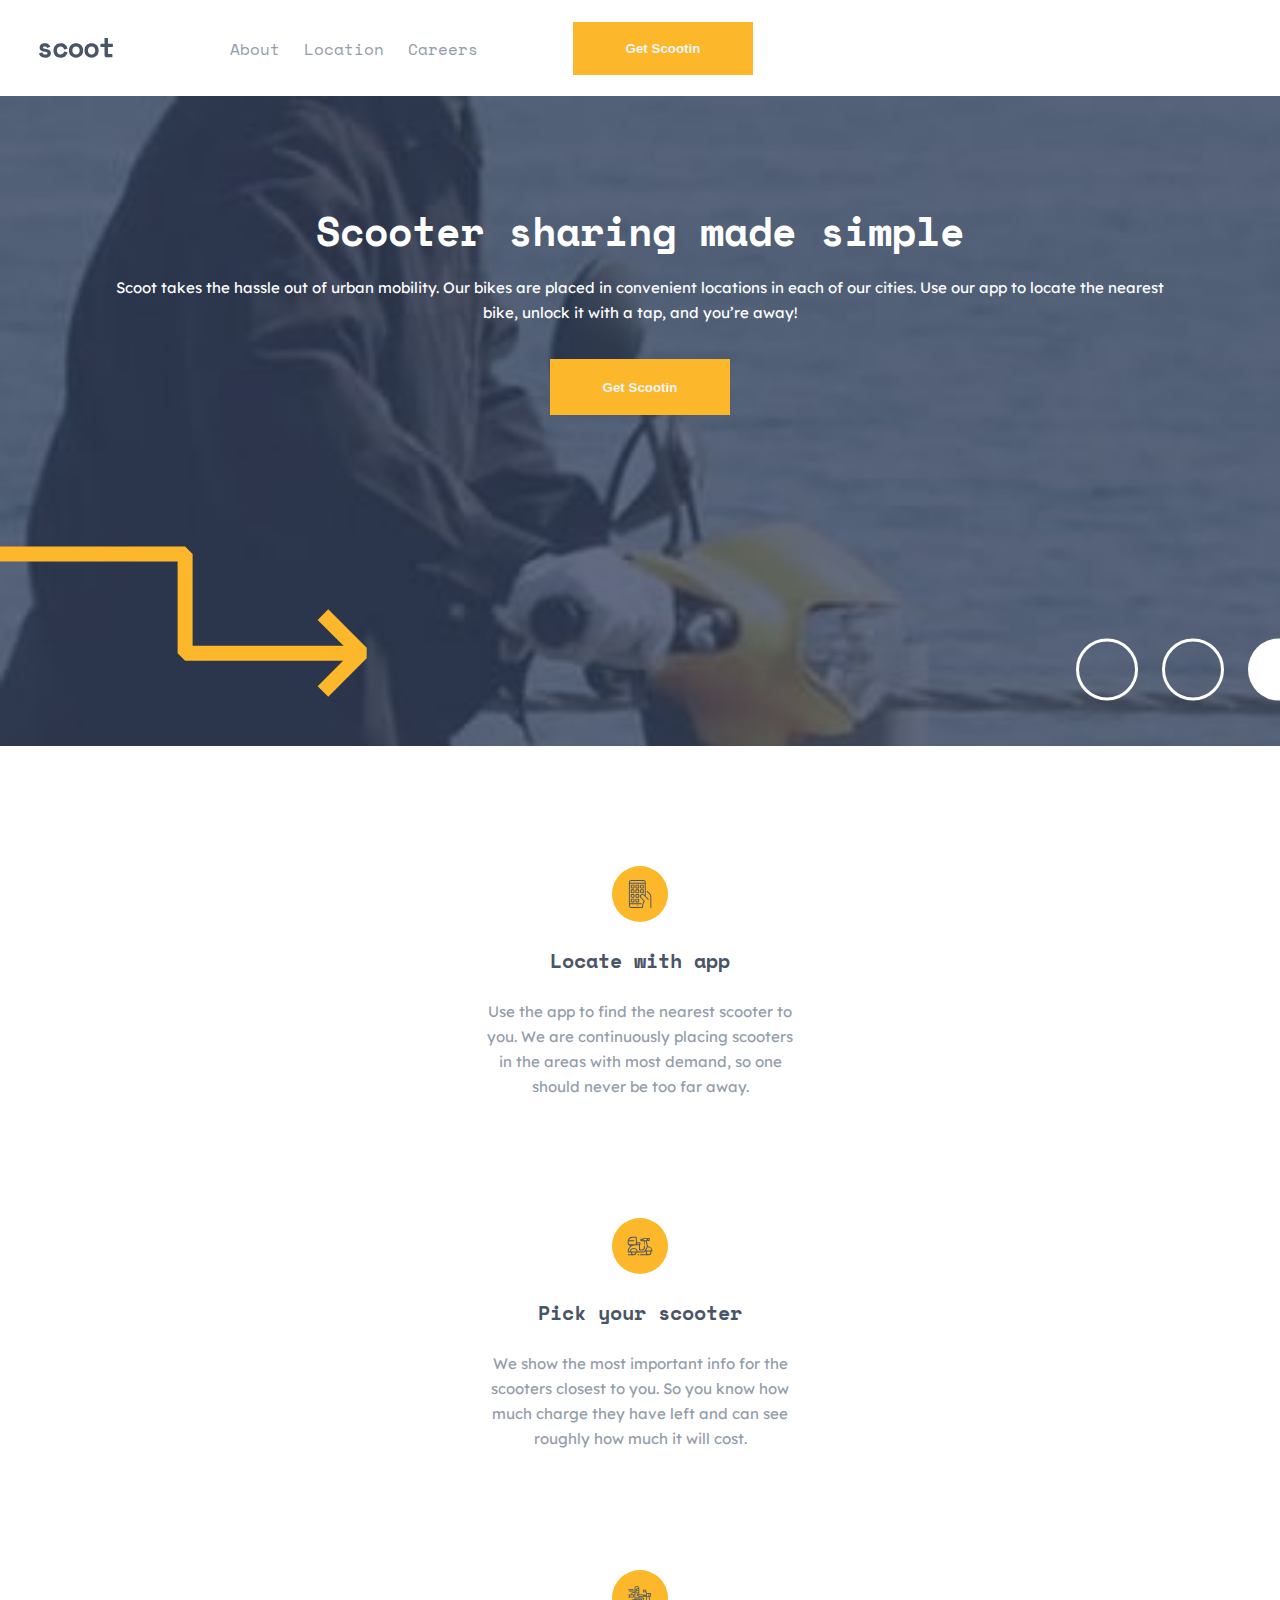
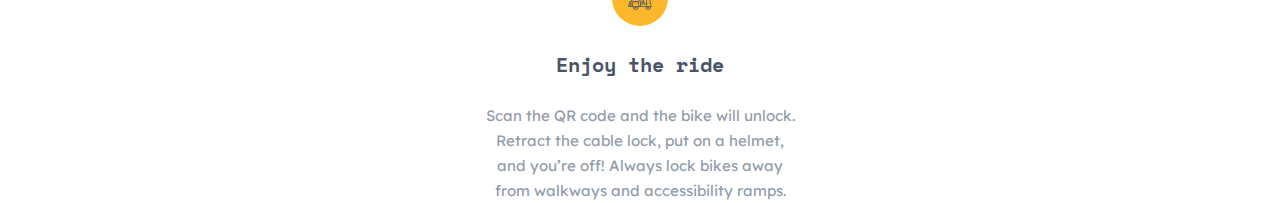
==== index.html @ c07d8321 "WebCompleta" ====
<!DOCTYPE html>
<html lang="es">
  <head>
    <meta charset="UTF-8" />
    <meta name="viewport" content="width=device-width, initial-scale=1.0" />
    <link rel="stylesheet" href="css/styles.css" />
    <link rel="preconnect" href="https://fonts.googleapis.com" />
    <link rel="preconnect" href="https://fonts.gstatic.com" crossorigin />
    <link
      href="https://fonts.googleapis.com/css2?family=Lexend+Deca:wght@100..900&family=Space+Mono:wght@400;700&display=swap"
      rel="stylesheet"
    />
    <title>scoot</title>
  </head>
  <body>
    <header class="header">
      <div>
        <img
          id="hamburger"
          class="hamburger"
          src="./assets/icons/hamburger.svg"
          alt=""
        />
        <img class="logo" src="./assets/logo.svg" alt="" />
      </div>
      <nav>
        <ul id="menu" class="menu menu-show">
          <li class="menu-item"><a class="menu-link" href="">About</a></li>
          <li class="menu-item"><a class="menu-link" href="">Location</a></li>
          <li class="menu-item"><a class="menu-link" href="">Careers</a></li>
          <button class="button button-menu">Get Scootin</button>
        </ul>
      </nav>
    </header>
    <main>
      <div class="img-home">
        <h2 class="h2">Scooter sharing made simple</h2>
        <p class="description">
          Scoot takes the hassle out of urban mobility. Our bikes are placed in
          convenient locations in each of our cities. Use our app to locate the
          nearest bike, unlock it with a tap, and you’re away!
        </p>
        <button class="button">Get Scootin</button>
      </div>
      <div class="card-instruction">
        <div class="instruction">
          <img class="icon" src="./assets/icons/locate.svg" alt="" />
          <span class="h3">Locate with app</span>
          <span class="bodyletter"
            >Use the app to find the nearest scooter to you. We are continuously
            placing scooters in the areas with most demand, so one should never
            be too far away.
          </span>
        </div>
        <div class="instruction">
          <img class="icon" src="./assets/icons/scooter.svg" alt="" />
          <span class="h3">Pick your scooter</span>
          <span class="bodyletter"
            >We show the most important info for the scooters closest to you. So
            you know how much charge they have left and can see roughly how much
            it will cost.</span
          >
        </div>
        <div class="instruction">
          <img class="icon" src="./assets/icons/ride.svg" alt="" /><span
            class="h3"
            >Enjoy the ride</span
          ><span class="bodyletter"
            >Scan the QR code and the bike will unlock. Retract the cable lock,
            put on a helmet, and you’re off! Always lock bikes away from
            walkways and accessibility ramps.</span
          >
        </div>
      </div>
    </main>
    <script src="./js/scripts.js"></script>
  </body>
</html>
---- css/styles.css ----
* {
  box-sizing: border-box;
}
html {
  scroll-behavior: smooth;
}
img {
  display: block;
  max-width: 100%;
}
a {
  text-decoration: none;
  color: inherit;
}
ul {
  list-style: none;
  padding-left: 0;
  margin-top: 0;
  margin-bottom: 0;
}
body {
  margin: 0;
  font-family: "Space Mono", monospace;
  background-color: #ffffff;
}
:root {
  --bg-button: #fcb72b; /*cuando lo selecciono es transparente LOS DOS PUNTOS*/
  --clr-letter: #495567;
  --dim-grey: #939caa;
  --light-grey: #e5ecf4;
  --snow: #f2f5f9;
  --Light-yellow: #fff4df;
}
.header {
  display: flex;
  justify-content: center;
  align-items: center;
  height: 64px;
}
@media screen and (width >=768px) {
  .header {
    display: flex;
    justify-content: space-between;
    margin-left: 39px;
    height: 96px;
  }
}
.hamburger {
  position: absolute;
  top: 24px;
  left: 32px;
}
@media screen and (width >=768px) {
  .hamburger {
    display: none;
  }
}
.logo {
  height: 20px;
  left: 150px;
  top: 20px;
}
.menu {
  position: absolute;
  top: 64px;
  left: 0;
  height: calc(100vh - 64px);
  background-color: #333a44;
  width: 256px;
  display: flex;
  flex-direction: column;
  gap: 24px;
  padding: 64px 32px 24px;
  color: var(--snow);
  translate: -100%;
  transition: translate 0.3s;
  z-index: 1;
}
@media screen and (width >= 768px) {
  .menu {
    flex-direction: row;
    top: 22px;
    left: 230px;
    background-color: transparent;
    width: 523px;
    height: 53px;
    padding: 0;
    color: #939caa;
    translate: 0;
    align-items: center;
  }
}

.menu-show {
  translate: 0;
}

.h2 {
  margin: 0;
  text-align: center;
  font-size: 40px;
  line-height: 40px;
  margin-bottom: 24px;
  margin-top: 115px;
}
.description {
  margin: 0;
  font-family: "Lexend Deca", sans-serif;
  font-size: 15px;
  text-align: center;
  line-height: 25px;
  margin-bottom: 34px;
}
.img-home {
  position: relative;
  display: flex;
  flex-direction: column;
  padding-inline: 32px;
  align-items: center;
  height: 650px;
  background-image: url(../assets/images/home-hero-mobile.jpg);
  background-repeat: no-repeat;
  background-size: cover;
  color: white;
}
@media screen and (width>768px) {
  .img-home::before {
    position: absolute;
    content: "";
    bottom: 45px;
    right: -30px;
    width: 234px;
    height: 63px;
    background-image: url(../assets/patterns/white-circles.svg);
  }
}
@media screen and (width >=768px) {
  .img-home {
    padding-inline: 97px;
  }
}
.img-home::after {
  content: "";
  position: absolute;
  background-image: url(../assets/patterns/right-arrow.svg);
  background-repeat: no-repeat;
  background-position: -300px 450px;
  width: 100%;
  height: 100%;
}
@media screen and (width >=768px) {
  .img-home::after {
    background-position: -85px 450px;
  }
}
.button {
  width: 180px;
  height: 56px;
  background-color: var(--bg-button);
  border: none;
  color: var(--snow);
  font-weight: 700;
}

.button-menu {
  margin-top: auto;
}
@media screen and (width >= 768px) {
  .button-menu {
    margin: 0;
    height: 53px;
    margin-left: auto;
  }
}

.card-instruction {
  display: flex;
  flex-direction: column;
  align-items: center;
}
.instruction {
  display: flex;
  flex-direction: column;
  align-items: center;
  width: 311px;
  height: 232px;
  text-align: center;
  margin-top: 120px;
}
.icon {
  width: 56px;
  margin-bottom: 24px;
}
.bodyletter {
  font-size: 15px;
  font-family: "Lexend Deca", sans-serif;
  color: #939caa;
  line-height: 25px;
}
.h3 {
  font-size: 20px;
  font-weight: 700;
  color: #495567;
  margin-bottom: 24px;
}
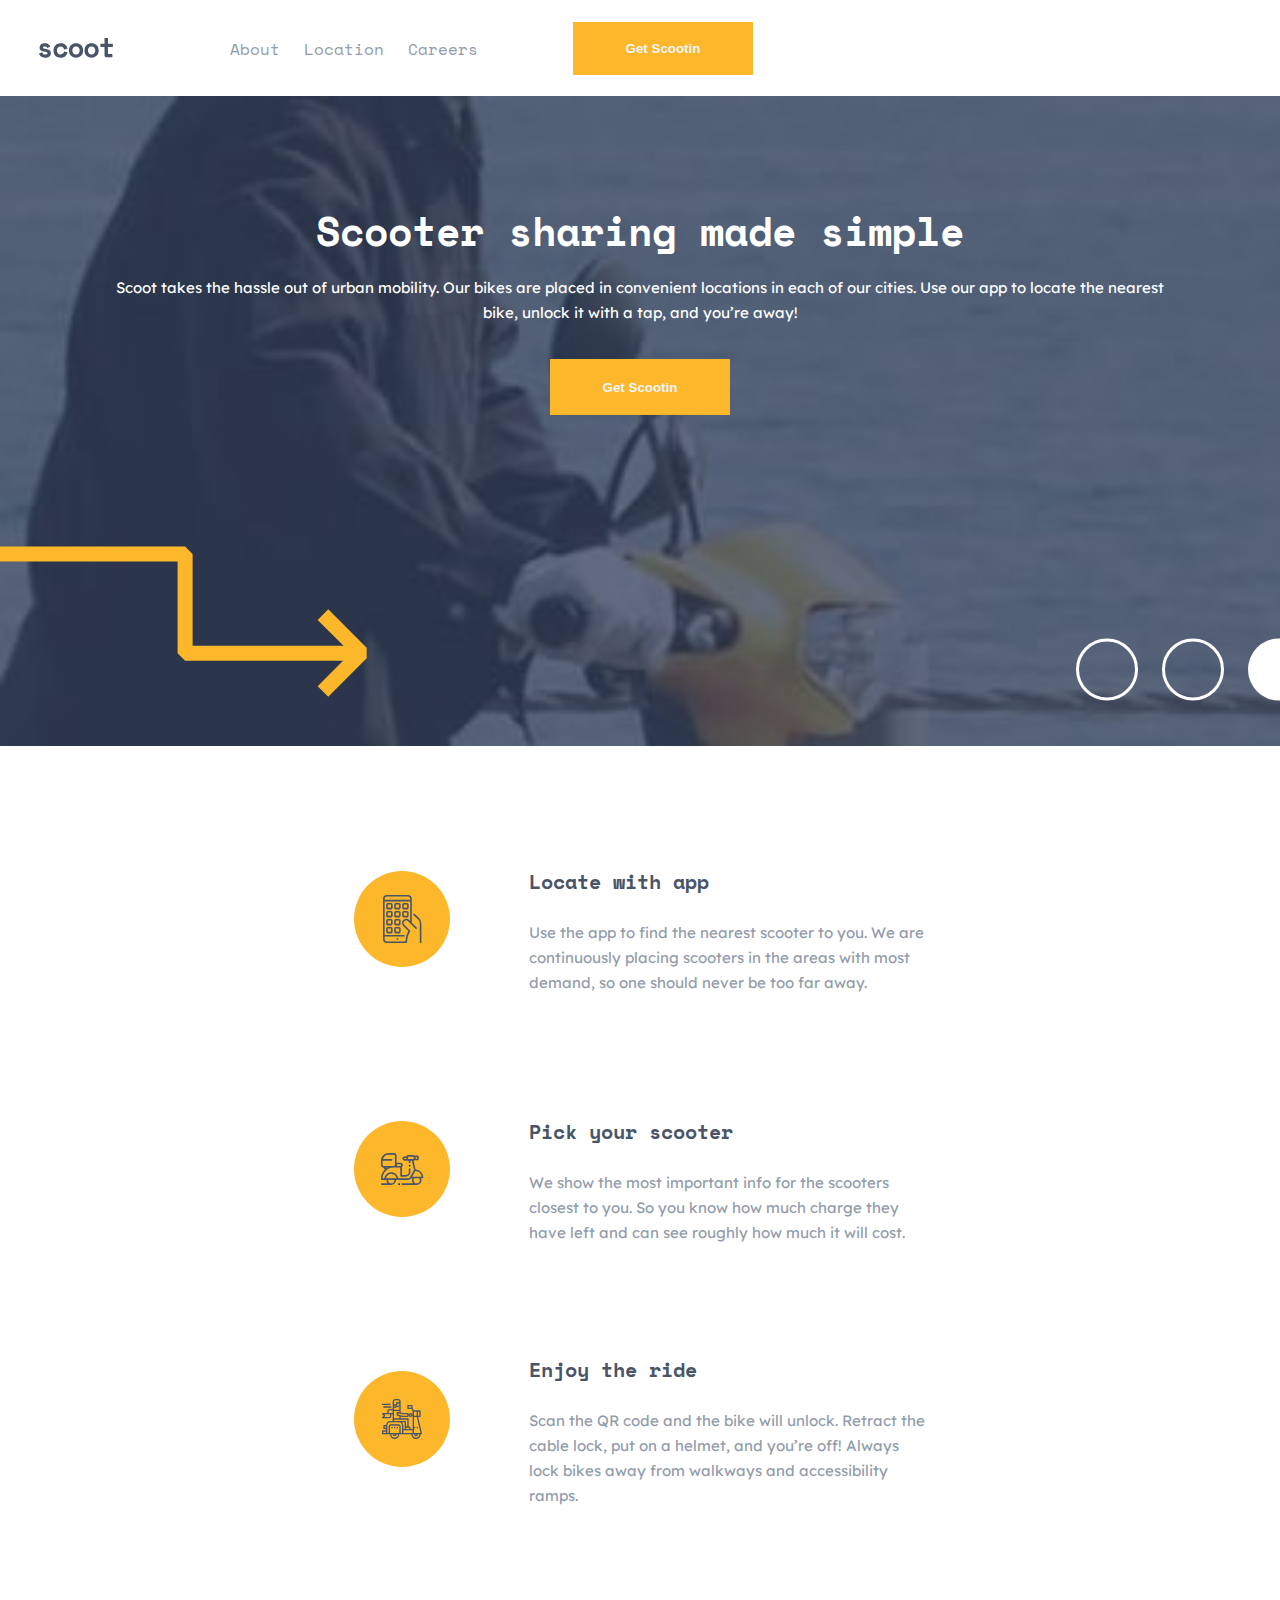
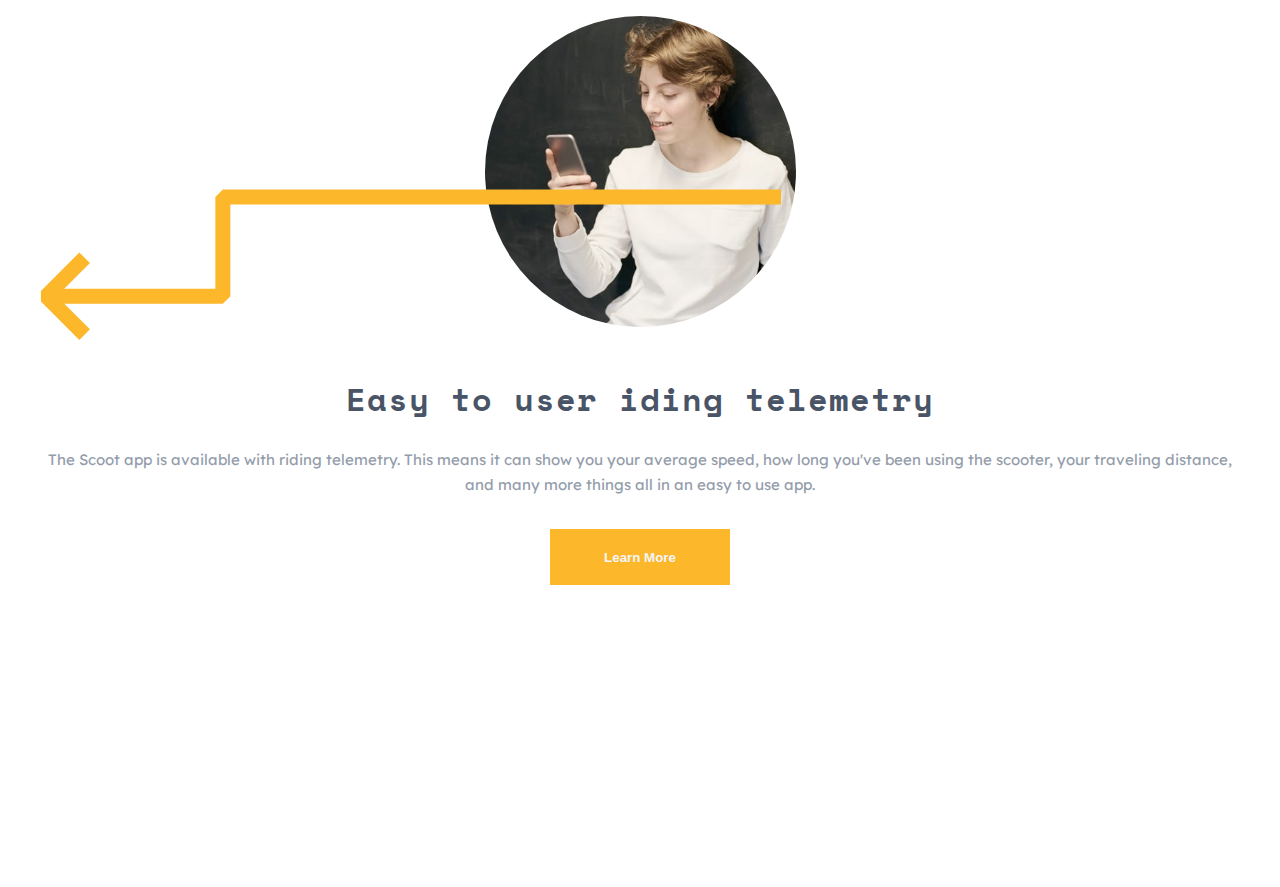
==== commit f88dbeba: "WebCompleta" ====
--- a/index.html
+++ b/index.html
@@ -45,32 +45,48 @@
       <div class="card-instruction">
         <div class="instruction">
           <img class="icon" src="./assets/icons/locate.svg" alt="" />
-          <span class="h3">Locate with app</span>
-          <span class="bodyletter"
-            >Use the app to find the nearest scooter to you. We are continuously
-            placing scooters in the areas with most demand, so one should never
-            be too far away.
-          </span>
+          <div class="title-instruction">
+            <span class="h3">Locate with app</span>
+            <span class="bodyletter"
+              >Use the app to find the nearest scooter to you. We are
+              continuously placing scooters in the areas with most demand, so
+              one should never be too far away.
+            </span>
+          </div>
         </div>
         <div class="instruction">
           <img class="icon" src="./assets/icons/scooter.svg" alt="" />
-          <span class="h3">Pick your scooter</span>
-          <span class="bodyletter"
-            >We show the most important info for the scooters closest to you. So
-            you know how much charge they have left and can see roughly how much
-            it will cost.</span
-          >
+          <div class="title-instruction">
+            <span class="h3">Pick your scooter</span>
+            <span class="bodyletter"
+              >We show the most important info for the scooters closest to you.
+              So you know how much charge they have left and can see roughly how
+              much it will cost.</span
+            >
+          </div>
         </div>
         <div class="instruction">
-          <img class="icon" src="./assets/icons/ride.svg" alt="" /><span
-            class="h3"
-            >Enjoy the ride</span
-          ><span class="bodyletter"
-            >Scan the QR code and the bike will unlock. Retract the cable lock,
-            put on a helmet, and you’re off! Always lock bikes away from
-            walkways and accessibility ramps.</span
-          >
+          <img class="icon" src="./assets/icons/ride.svg" alt="" />
+          <div class="title-instruction">
+            <span class="h3">Enjoy the ride</span
+            ><span class="bodyletter"
+              >Scan the QR code and the bike will unlock. Retract the cable
+              lock, put on a helmet, and you’re off! Always lock bikes away from
+              walkways and accessibility ramps.</span
+            >
+          </div>
         </div>
+      </div>
+      <div class="procces">
+        <img class="images-L" src="./assets/images/telemetry.jpg" alt="" />
+        <span class="title">Easy to user iding telemetry</span>
+        <span class="bodyletter2"
+          >The Scoot app is available with riding telemetry. This means it can
+          show you your average speed, how long you've been using the scooter,
+          your traveling distance, and many more things all in an easy to use
+          app.</span
+        >
+        <button class="button">Learn More</button>
       </div>
     </main>
     <script src="./js/scripts.js"></script>
--- a/css/styles.css
+++ b/css/styles.css
@@ -111,6 +111,12 @@
   line-height: 25px;
   margin-bottom: 34px;
 }
+
+@media screen and (width >= 768px) {
+  .description {
+    
+  }
+}
 .img-home {
   position: relative;
   display: flex;
@@ -123,7 +129,7 @@
   background-size: cover;
   color: white;
 }
-@media screen and (width>768px) {
+@media screen and (width>=768px) {
   .img-home::before {
     position: absolute;
     content: "";
@@ -177,6 +183,12 @@
   display: flex;
   flex-direction: column;
   align-items: center;
+  margin-bottom:120px ;
+}
+
+.title-instruction{
+  display: flex;
+  flex-direction: column;
 }
 .instruction {
   display: flex;
@@ -186,10 +198,23 @@
   height: 232px;
   text-align: center;
   margin-top: 120px;
+}
+@media screen and (width >=768px){
+  .instruction{
+    flex-direction: row;
+width: 573px;
+height: 130px;
+gap: 79px;
+  }
 }
 .icon {
   width: 56px;
   margin-bottom: 24px;
+}
+@media screen and (width >=768px){
+  .icon{
+    width: 96px;
+  }
 }
 .bodyletter {
   font-size: 15px;
@@ -197,9 +222,59 @@
   color: #939caa;
   line-height: 25px;
 }
+@media screen and (width >=768px){
+  .bodyletter{
+    text-align: left;
+  }
+}
 .h3 {
   font-size: 20px;
   font-weight: 700;
   color: #495567;
   margin-bottom: 24px;
 }
+@media screen and (width >=768px){
+  .h3{
+    text-align: left;
+  }
+}
+.procces{
+  position: relative;
+  display: flex;
+ flex-direction: column;
+  align-items: center;
+  padding-inline: 32px;
+  height: 698px;
+}
+.procces::after{
+  position: absolute;
+  content: "";
+  background-image: url(../assets/patterns/left-downward-arrow.svg);
+  width: 100%;
+  height: 100%;
+  background-repeat: no-repeat;
+  top: 173px;
+  right: -40px;
+}
+.images-L{
+  width: 311px;
+  border-radius: 160px;
+  margin-bottom: 56px;
+}
+.title{
+  font-size: 32px;
+  font-weight: 700;
+  color: #495567;
+  margin-bottom: 32px;
+  line-height: 32px;
+  letter-spacing: 1px;
+ text-align: center;
+}
+.bodyletter2 {
+  font-size: 15px;
+  font-family: "Lexend Deca", sans-serif;
+  color: #939caa;
+  line-height: 25px;
+  text-align: center;
+  margin-bottom: 32px;
+}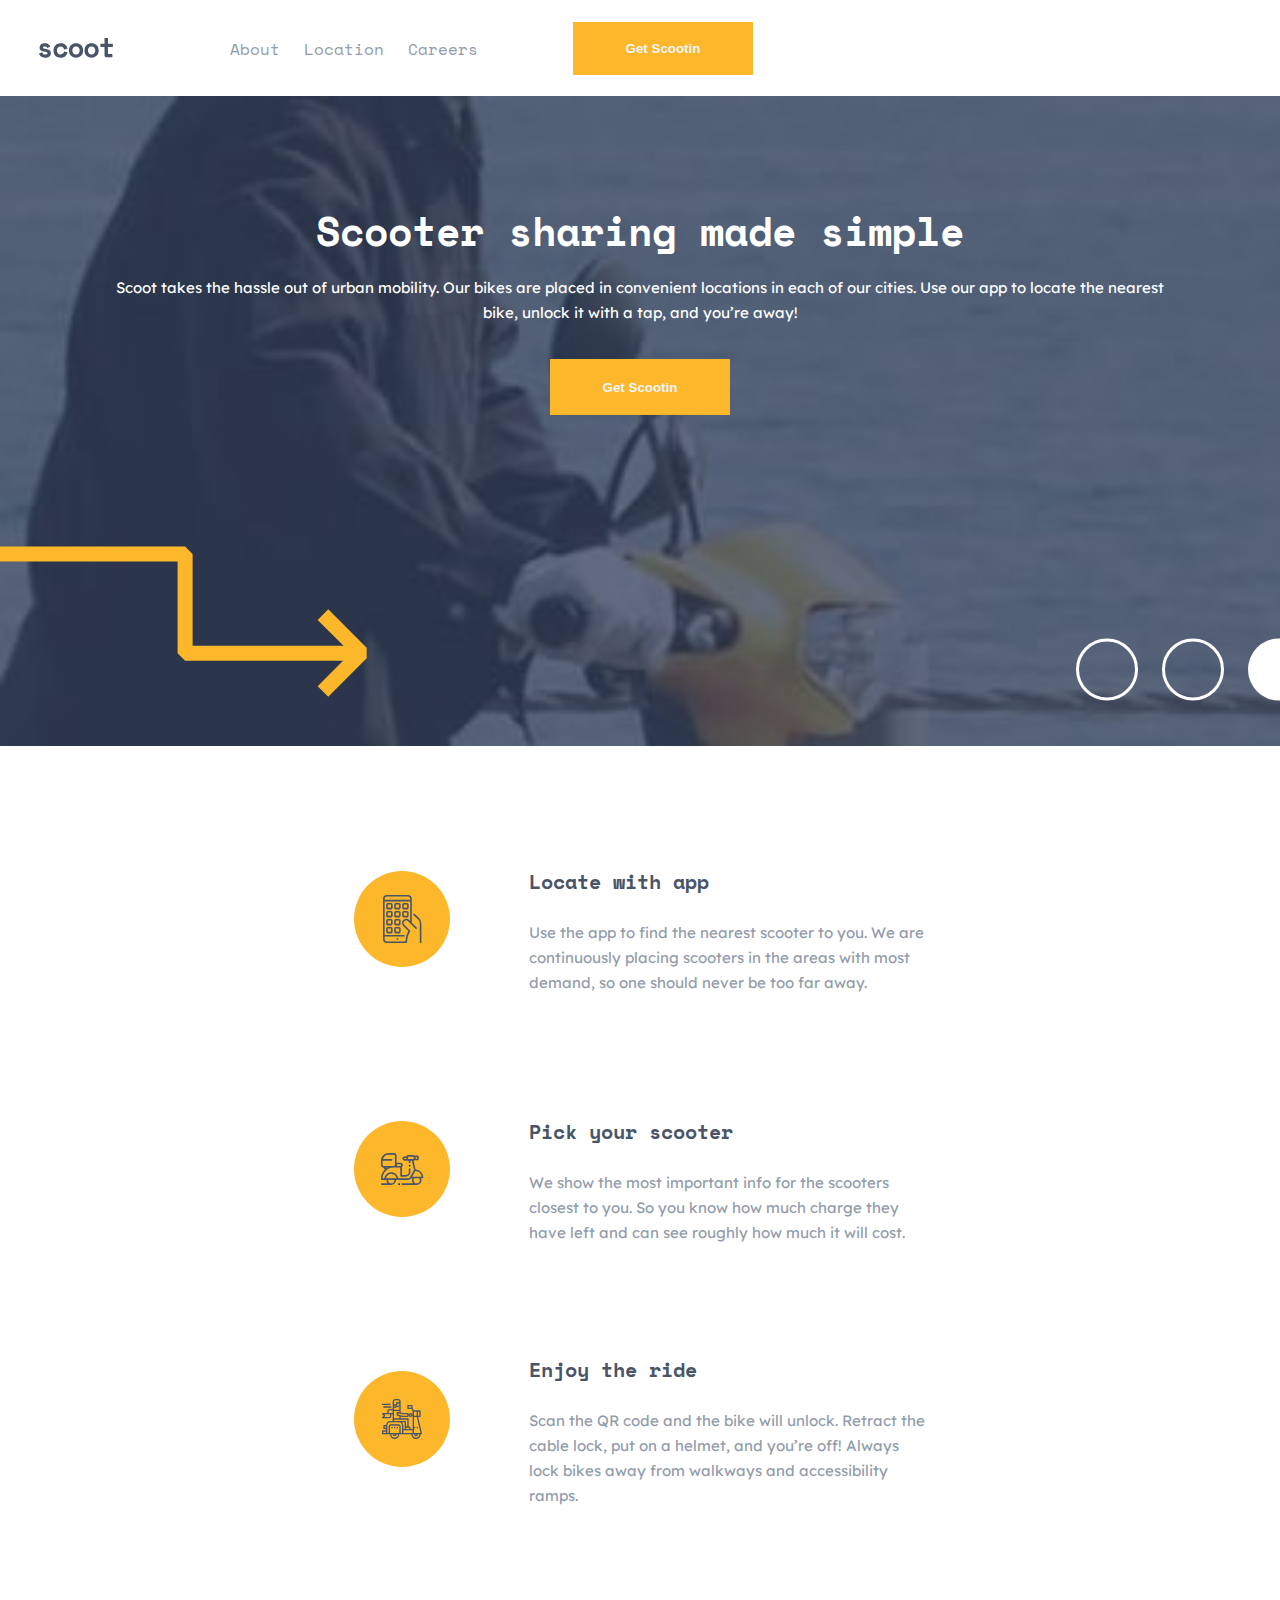
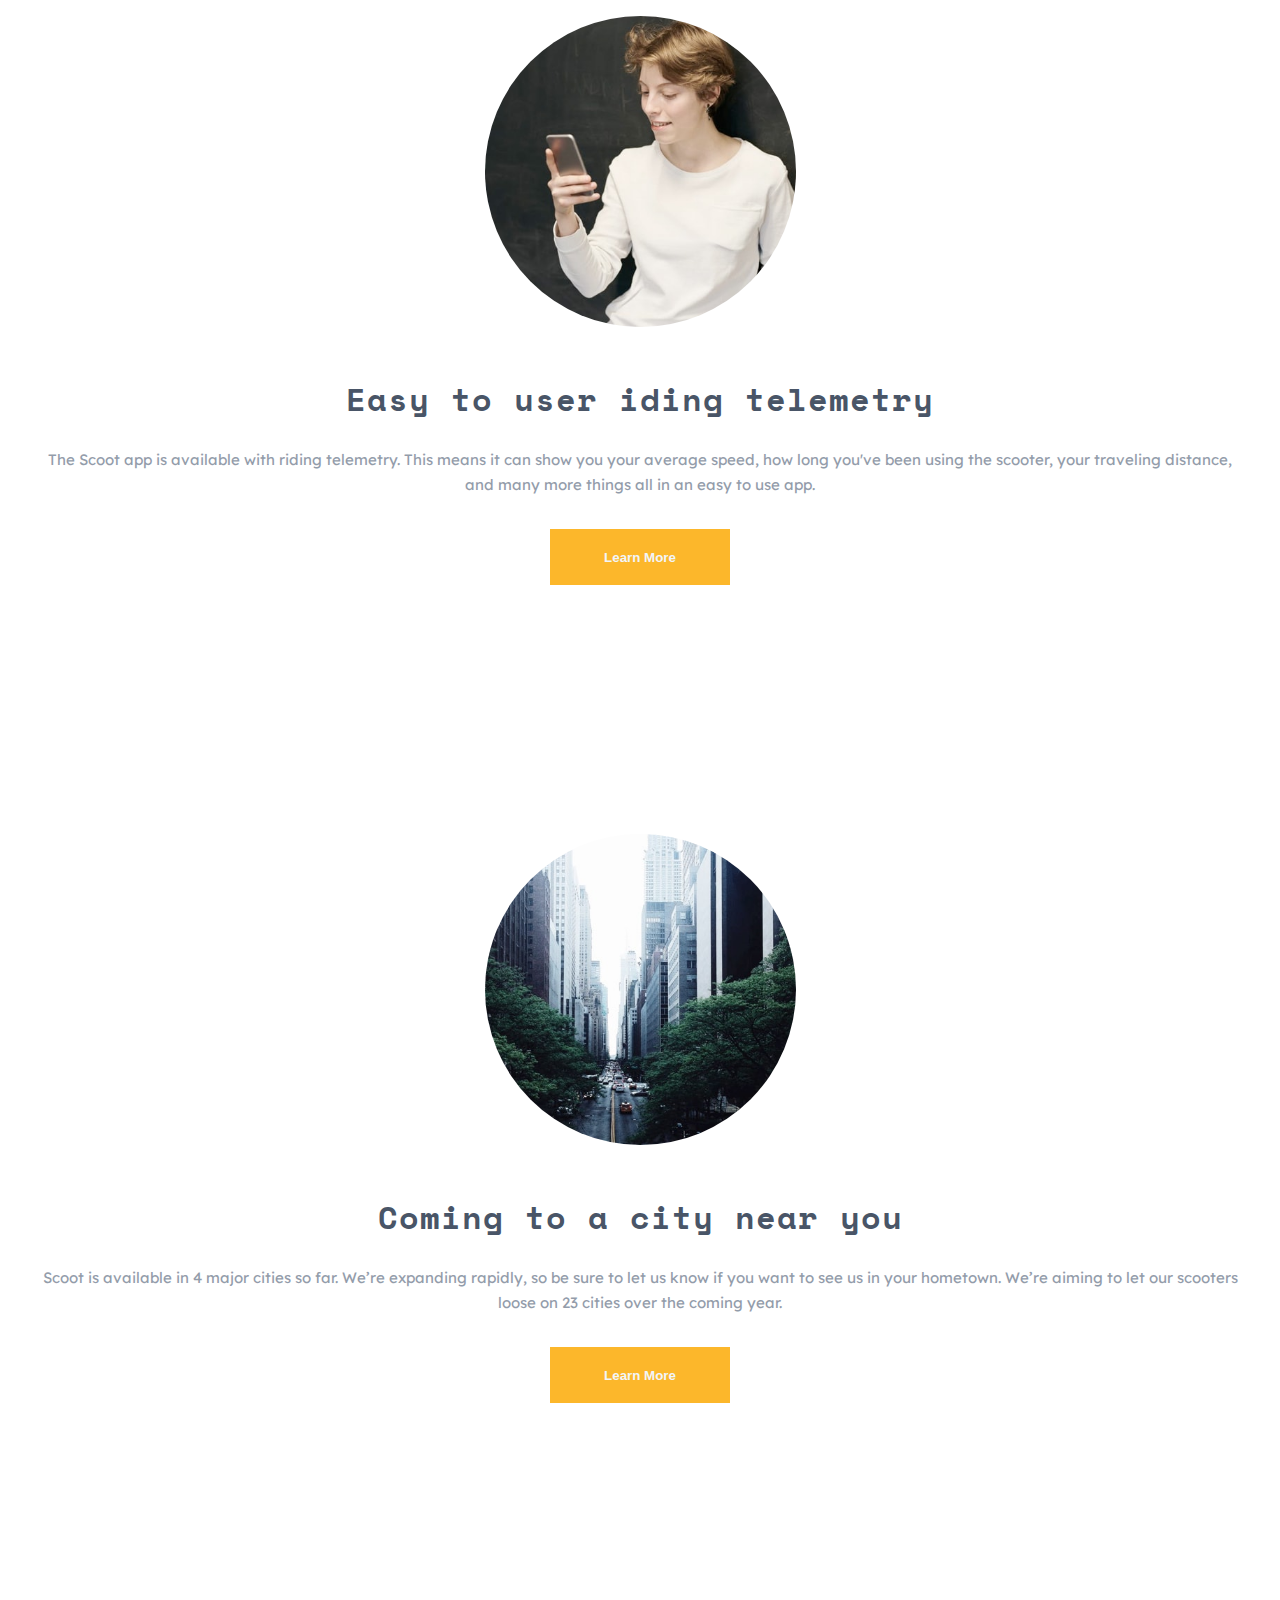
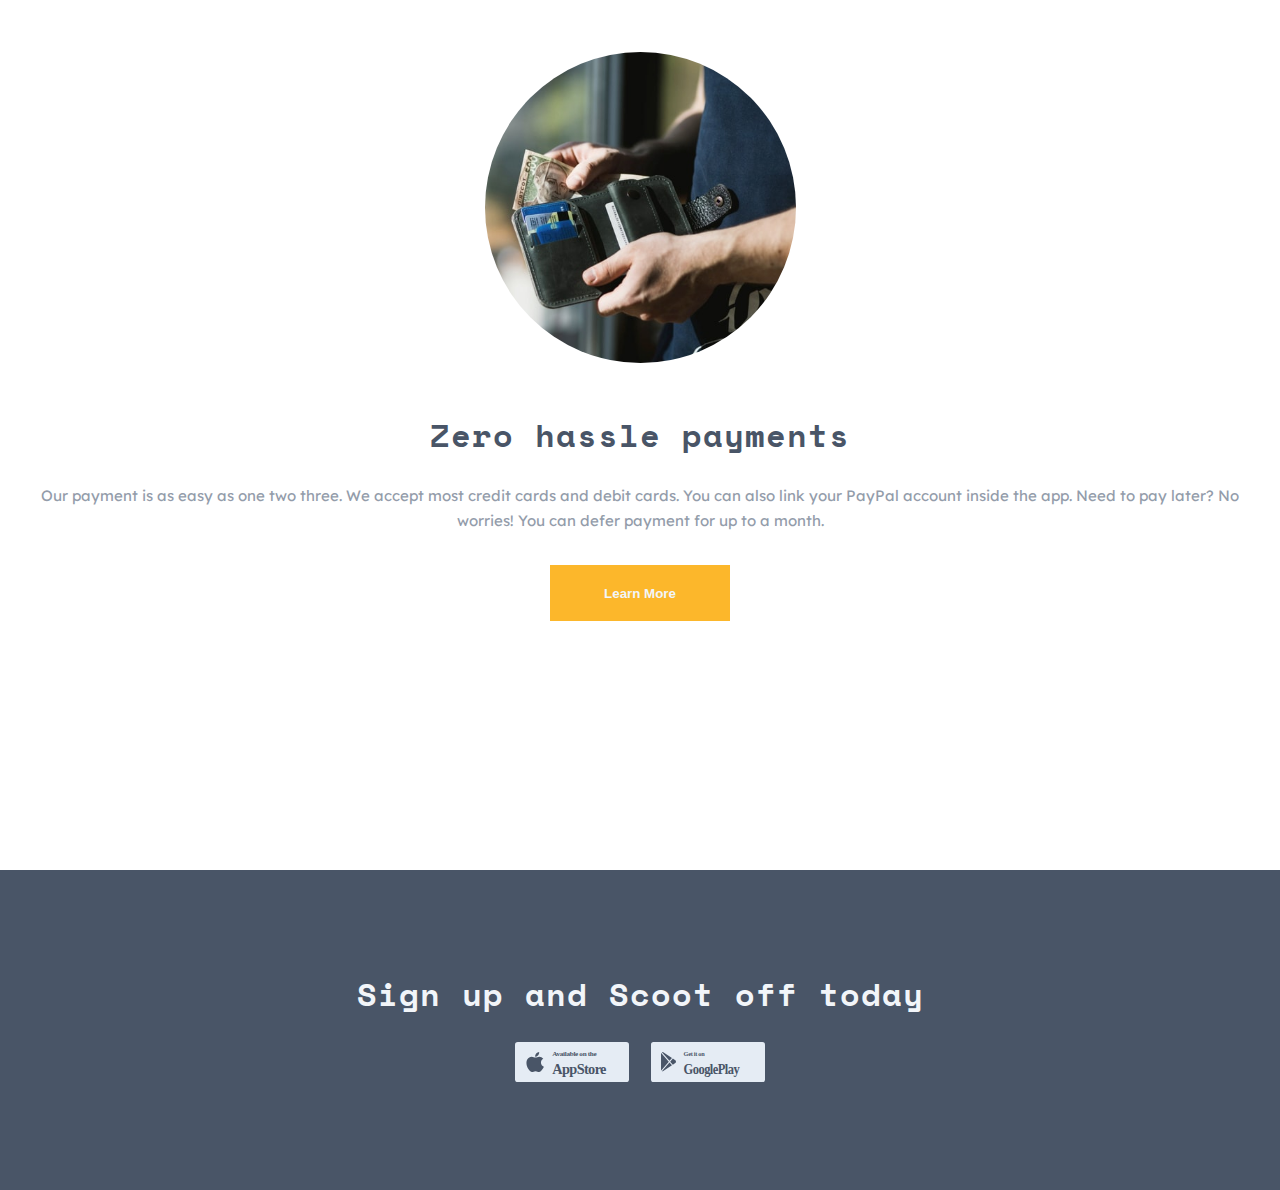
==== commit 64d45cb9: "WebCompleta" ====
--- a/index.html
+++ b/index.html
@@ -77,7 +77,7 @@
           </div>
         </div>
       </div>
-      <div class="procces">
+      <div class="procces img1">
         <img class="images-L" src="./assets/images/telemetry.jpg" alt="" />
         <span class="title">Easy to user iding telemetry</span>
         <span class="bodyletter2"
@@ -88,6 +88,43 @@
         >
         <button class="button">Learn More</button>
       </div>
+      <div class="procces img2">
+        <img class="images-L" src="./assets/images/near-you.jpg" alt="" />
+        <span class="title">Coming to a city near you</span>
+        <span class="bodyletter2"
+          >Scoot is available in 4 major cities so far. We’re expanding rapidly,
+          so be sure to let us know if you want to see us in your hometown.
+          We’re aiming to let our scooters loose on 23 cities over the coming
+          year.</span
+        >
+        <button class="button">Learn More</button>
+      </div>
+      <div class="procces img3">
+        <img class="images-L" src="./assets/images/payments.jpg" alt="" />
+        <span class="title">Zero hassle payments</span>
+        <span class="bodyletter2"
+          >Our payment is as easy as one two three. We accept most credit cards
+          and debit cards. You can also link your PayPal account inside the app.
+          Need to pay later? No worries! You can defer payment for up to a
+          month.</span
+        >
+        <button class="button">Learn More</button>
+      </div>
+      <div class="download">
+        <span class="title titleWhite">Sign up and Scoot off today</span>
+        <div class="playStore">
+          <img
+            class="icon-appstore"
+            src="./assets/icons/app-store.svg"
+            alt=""
+          />
+          <img
+            class="icon-appstore"
+            src="./assets/icons/google-play.svg"
+            alt=""
+          />
+        </div>
+      </div>
     </main>
     <script src="./js/scripts.js"></script>
   </body>
--- a/css/styles.css
+++ b/css/styles.css
@@ -239,28 +239,21 @@
   }
 }
 .procces{
-  position: relative;
   display: flex;
  flex-direction: column;
   align-items: center;
   padding-inline: 32px;
   height: 698px;
-}
-.procces::after{
-  position: absolute;
-  content: "";
-  background-image: url(../assets/patterns/left-downward-arrow.svg);
-  width: 100%;
-  height: 100%;
-  background-repeat: no-repeat;
-  top: 173px;
-  right: -40px;
-}
-.images-L{
+  margin-bottom: 120px;
+}
+
+.images-L{ 
+  position: relative;
   width: 311px;
   border-radius: 160px;
   margin-bottom: 56px;
 }
+
 .title{
   font-size: 32px;
   font-weight: 700;
@@ -277,4 +270,28 @@
   line-height: 25px;
   text-align: center;
   margin-bottom: 32px;
-}+  
+}
+.download{
+  display: flex;
+  flex-direction: column;
+  align-items: center;
+  justify-content: center;
+  height: 320px;
+  background-color: #495567;
+  padding-inline: 32px;
+  }
+  .titleWhite{
+    color: var(--snow);
+    font-size: 32px;
+    text-align: center;
+  }
+  .playStore{
+    display: flex;
+    width: 250px;
+    justify-content: space-between;
+  }
+  .icon-appstore{
+    width: 114px;
+
+  }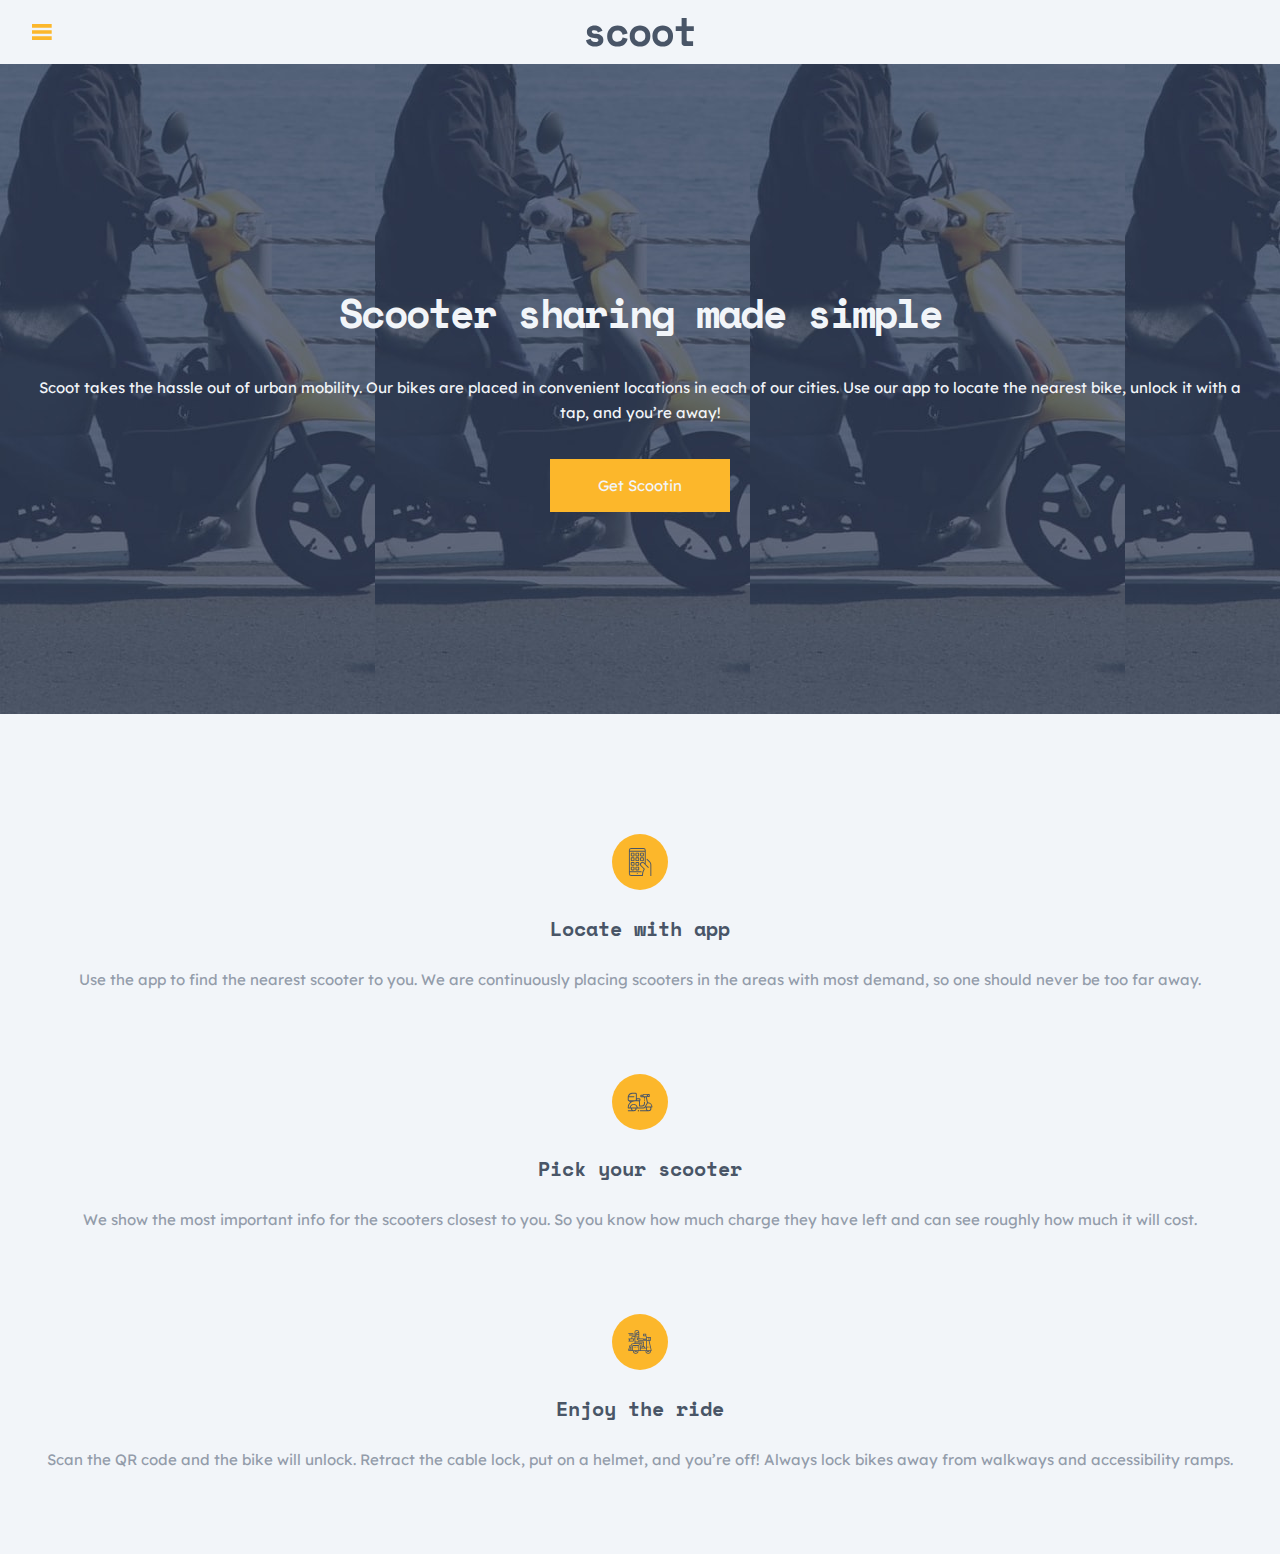
==== commit f1cb40f1: "WebCompleta" ====
--- a/index.html
+++ b/index.html
@@ -14,118 +14,71 @@
   </head>
   <body>
     <header class="header">
-      <div>
+      <div class="top-bar">
         <img
-          id="hamburger"
+          id="menu-icon"
           class="hamburger"
           src="./assets/icons/hamburger.svg"
-          alt=""
+          alt="hamburguer icon"
         />
-        <img class="logo" src="./assets/logo.svg" alt="" />
+        <img src="./assets/logo.svg" alt="logo" />
       </div>
       <nav>
-        <ul id="menu" class="menu menu-show">
-          <li class="menu-item"><a class="menu-link" href="">About</a></li>
-          <li class="menu-item"><a class="menu-link" href="">Location</a></li>
-          <li class="menu-item"><a class="menu-link" href="">Careers</a></li>
-          <button class="button button-menu">Get Scootin</button>
+        <ul id="menu" class="menu">
+          <li class="menu-item">
+            <a class="menu-link" href="#">About</a>
+          </li>
+          <li class="menu-item">
+            <a class="menu-link" href="./html/location.html">Location</a>
+          </li>
+          <li class="menu-item">
+            <a class="menu-link" href="#">Careers</a>
+          </li>
+          <li class="menu-item menu-item-last button">
+            <a class="menu-link" href="#">Get Scootin</a>
+          </li>
         </ul>
       </nav>
-    </header>
-    <main>
-      <div class="img-home">
-        <h2 class="h2">Scooter sharing made simple</h2>
-        <p class="description">
+      <div class="banner">
+        <h1 class="main-title">Scooter sharing made simple</h1>
+        <p class="textM">
           Scoot takes the hassle out of urban mobility. Our bikes are placed in
           convenient locations in each of our cities. Use our app to locate the
           nearest bike, unlock it with a tap, and you’re away!
         </p>
         <button class="button">Get Scootin</button>
       </div>
-      <div class="card-instruction">
-        <div class="instruction">
-          <img class="icon" src="./assets/icons/locate.svg" alt="" />
-          <div class="title-instruction">
-            <span class="h3">Locate with app</span>
-            <span class="bodyletter"
-              >Use the app to find the nearest scooter to you. We are
-              continuously placing scooters in the areas with most demand, so
-              one should never be too far away.
-            </span>
-          </div>
+    </header>
+    <main>
+      <section>
+        <div class="card-instruction">
+          <img class="iconoS" src="./assets/icons/locate.svg" alt="locate" />
+          <span class="title-h4">Locate with app</span>
+          <span class="textMgrey"
+            >Use the app to find the nearest scooter to you. We are continuously
+            placing scooters in the areas with most demand, so one should never
+            be too far away.
+          </span>
         </div>
-        <div class="instruction">
-          <img class="icon" src="./assets/icons/scooter.svg" alt="" />
-          <div class="title-instruction">
-            <span class="h3">Pick your scooter</span>
-            <span class="bodyletter"
-              >We show the most important info for the scooters closest to you.
-              So you know how much charge they have left and can see roughly how
-              much it will cost.</span
-            >
-          </div>
+        <div class="card-instruction">
+          <img class="iconoS" src="./assets/icons/scooter.svg" alt="scooter" />
+          <span class="title-h4">Pick your scooter</span>
+          <span class="textMgrey"
+            >We show the most important info for the scooters closest to you. So
+            you know how much charge they have left and can see roughly how much
+            it will cost.
+          </span>
         </div>
-        <div class="instruction">
-          <img class="icon" src="./assets/icons/ride.svg" alt="" />
-          <div class="title-instruction">
-            <span class="h3">Enjoy the ride</span
-            ><span class="bodyletter"
-              >Scan the QR code and the bike will unlock. Retract the cable
-              lock, put on a helmet, and you’re off! Always lock bikes away from
-              walkways and accessibility ramps.</span
-            >
-          </div>
+        <div class="card-instruction">
+          <img class="iconoS" src="./assets/icons/ride.svg" alt="ride" />
+          <span class="title-h4">Enjoy the ride</span>
+          <span class="textMgrey"
+            >Scan the QR code and the bike will unlock. Retract the cable lock,
+            put on a helmet, and you’re off! Always lock bikes away from
+            walkways and accessibility ramps.
+          </span>
         </div>
-      </div>
-      <div class="procces img1">
-        <img class="images-L" src="./assets/images/telemetry.jpg" alt="" />
-        <span class="title">Easy to user iding telemetry</span>
-        <span class="bodyletter2"
-          >The Scoot app is available with riding telemetry. This means it can
-          show you your average speed, how long you've been using the scooter,
-          your traveling distance, and many more things all in an easy to use
-          app.</span
-        >
-        <button class="button">Learn More</button>
-      </div>
-      <div class="procces img2">
-        <img class="images-L" src="./assets/images/near-you.jpg" alt="" />
-        <span class="title">Coming to a city near you</span>
-        <span class="bodyletter2"
-          >Scoot is available in 4 major cities so far. We’re expanding rapidly,
-          so be sure to let us know if you want to see us in your hometown.
-          We’re aiming to let our scooters loose on 23 cities over the coming
-          year.</span
-        >
-        <button class="button">Learn More</button>
-      </div>
-      <div class="procces img3">
-        <img class="images-L" src="./assets/images/payments.jpg" alt="" />
-        <span class="title">Zero hassle payments</span>
-        <span class="bodyletter2"
-          >Our payment is as easy as one two three. We accept most credit cards
-          and debit cards. You can also link your PayPal account inside the app.
-          Need to pay later? No worries! You can defer payment for up to a
-          month.</span
-        >
-        <button class="button">Learn More</button>
-      </div>
-      <div class="download">
-        <span class="title titleWhite">Sign up and Scoot off today</span>
-        <div class="playStore">
-          <img
-            class="icon-appstore"
-            src="./assets/icons/app-store.svg"
-            alt=""
-          />
-          <img
-            class="icon-appstore"
-            src="./assets/icons/google-play.svg"
-            alt=""
-          />
-        </div>
-      </div>
+      </section>
     </main>
-    <script src="./js/scripts.js"></script>
   </body>
 </html>
--- a/css/styles.css
+++ b/css/styles.css
@@ -20,278 +20,118 @@
 }
 body {
   margin: 0;
-  font-family: "Space Mono", monospace;
-  background-color: #ffffff;
+  font-family: "Lexend Deca", serif;
+  background-color: var(--snow);
 }
-:root {
-  --bg-button: #fcb72b; /*cuando lo selecciono es transparente LOS DOS PUNTOS*/
-  --clr-letter: #495567;
-  --dim-grey: #939caa;
-  --light-grey: #e5ecf4;
-  --snow: #f2f5f9;
-  --Light-yellow: #fff4df;
-}
-.header {
-  display: flex;
-  justify-content: center;
-  align-items: center;
-  height: 64px;
-}
-@media screen and (width >=768px) {
-  .header {
-    display: flex;
-    justify-content: space-between;
-    margin-left: 39px;
-    height: 96px;
-  }
-}
-.hamburger {
-  position: absolute;
-  top: 24px;
-  left: 32px;
-}
-@media screen and (width >=768px) {
-  .hamburger {
-    display: none;
-  }
-}
-.logo {
-  height: 20px;
-  left: 150px;
-  top: 20px;
-}
-.menu {
-  position: absolute;
-  top: 64px;
-  left: 0;
-  height: calc(100vh - 64px);
-  background-color: #333a44;
-  width: 256px;
-  display: flex;
-  flex-direction: column;
-  gap: 24px;
-  padding: 64px 32px 24px;
-  color: var(--snow);
-  translate: -100%;
-  transition: translate 0.3s;
-  z-index: 1;
-}
-@media screen and (width >= 768px) {
-  .menu {
-    flex-direction: row;
-    top: 22px;
-    left: 230px;
-    background-color: transparent;
-    width: 523px;
-    height: 53px;
-    padding: 0;
-    color: #939caa;
-    translate: 0;
-    align-items: center;
-  }
+:root{
+--yellow: #FCB72B;
+--Dark-Navy:#495567;
+--Blue-Dark:#333A44;
+--Dim-Grey: #939CAA;
+--Light-Grey:#E5ECF4;
+--snow: #F2F5F9;
+--Light-Yellow: #FFF4DF;
+
+--soace-mono:'Space mono', monospace;
+--lexend-deca: 'Lexend deca', 'sans-serif';
+
+--h1-mobile:40px;
+--h2--mobile:32px;
+--h3-mobile:24px;
+--h4-mobile:20px;
+
+--line-height-m:25px;
+--line-height-l:28px;
+--line-height-xl:40px;
+--letter-spacing-s:-1.7px;
+
+--font-weigth-bold:700;
+
+--text-m:15px;
+
+--margin-bottom-s:24px;
+--margin-bottom-m:34px;
+--margin-bottom-l:48px;
+
+
 }
 
-.menu-show {
-  translate: 0;
+.header{
+  position: relative;
 }
-
-.h2 {
-  margin: 0;
-  text-align: center;
-  font-size: 40px;
-  line-height: 40px;
-  margin-bottom: 24px;
-  margin-top: 115px;
+.top-bar{
+  display: flex;
+  align-items: center;
+  justify-content: center;
+  height:64px ;
 }
-.description {
-  margin: 0;
-  font-family: "Lexend Deca", sans-serif;
-  font-size: 15px;
-  text-align: center;
-  line-height: 25px;
-  margin-bottom: 34px;
+.menu{
+  display: none;
 }
-
-@media screen and (width >= 768px) {
-  .description {
-    
-  }
+.hamburger{
+  position: absolute;
+  left: 32px;
+  top: 24px;
 }
-.img-home {
+.banner{
+  display: flex;
   position: relative;
-  display: flex;
   flex-direction: column;
-  padding-inline: 32px;
   align-items: center;
+  justify-content: center;
   height: 650px;
   background-image: url(../assets/images/home-hero-mobile.jpg);
-  background-repeat: no-repeat;
-  background-size: cover;
-  color: white;
-}
-@media screen and (width>=768px) {
-  .img-home::before {
-    position: absolute;
-    content: "";
-    bottom: 45px;
-    right: -30px;
-    width: 234px;
-    height: 63px;
-    background-image: url(../assets/patterns/white-circles.svg);
-  }
-}
-@media screen and (width >=768px) {
-  .img-home {
-    padding-inline: 97px;
-  }
-}
-.img-home::after {
-  content: "";
-  position: absolute;
-  background-image: url(../assets/patterns/right-arrow.svg);
-  background-repeat: no-repeat;
-  background-position: -300px 450px;
-  width: 100%;
-  height: 100%;
-}
-@media screen and (width >=768px) {
-  .img-home::after {
-    background-position: -85px 450px;
-  }
-}
-.button {
-  width: 180px;
-  height: 56px;
-  background-color: var(--bg-button);
-  border: none;
-  color: var(--snow);
-  font-weight: 700;
-}
-
-.button-menu {
-  margin-top: auto;
-}
-@media screen and (width >= 768px) {
-  .button-menu {
-    margin: 0;
-    height: 53px;
-    margin-left: auto;
-  }
-}
-
-.card-instruction {
-  display: flex;
-  flex-direction: column;
-  align-items: center;
-  margin-bottom:120px ;
-}
-
-.title-instruction{
-  display: flex;
-  flex-direction: column;
-}
-.instruction {
-  display: flex;
-  flex-direction: column;
-  align-items: center;
-  width: 311px;
-  height: 232px;
-  text-align: center;
-  margin-top: 120px;
-}
-@media screen and (width >=768px){
-  .instruction{
-    flex-direction: row;
-width: 573px;
-height: 130px;
-gap: 79px;
-  }
-}
-.icon {
-  width: 56px;
-  margin-bottom: 24px;
-}
-@media screen and (width >=768px){
-  .icon{
-    width: 96px;
-  }
-}
-.bodyletter {
-  font-size: 15px;
-  font-family: "Lexend Deca", sans-serif;
-  color: #939caa;
-  line-height: 25px;
-}
-@media screen and (width >=768px){
-  .bodyletter{
-    text-align: left;
-  }
-}
-.h3 {
-  font-size: 20px;
-  font-weight: 700;
-  color: #495567;
-  margin-bottom: 24px;
-}
-@media screen and (width >=768px){
-  .h3{
-    text-align: left;
-  }
-}
-.procces{
-  display: flex;
- flex-direction: column;
-  align-items: center;
   padding-inline: 32px;
-  height: 698px;
   margin-bottom: 120px;
 }
 
-.images-L{ 
-  position: relative;
-  width: 311px;
-  border-radius: 160px;
-  margin-bottom: 56px;
+.main-title{
+  font-size: var(--h1-mobile);
+  font-family:var(--soace-mono);
+line-height: var(--line-height-xl);
+color: var(--snow);
+text-align: center;
+letter-spacing: var(--letter-spacing-s);
 }
-
-.title{
-  font-size: 32px;
-  font-weight: 700;
-  color: #495567;
-  margin-bottom: 32px;
-  line-height: 32px;
-  letter-spacing: 1px;
- text-align: center;
+.textM{
+  font-size: var(--text-m);
+  text-align: center;
+  color: var(--snow);
+  line-height: var(--line-height-m);
+  margin-bottom: var(--margin-bottom-m);
 }
-.bodyletter2 {
-  font-size: 15px;
-  font-family: "Lexend Deca", sans-serif;
-  color: #939caa;
-  line-height: 25px;
+.button{
+  background-color: var(--yellow);
+  width:180px ;
+  height: 53px;
+  font-family: var(--lexend-deca);
+  font-size: var(--text-m);
+  border: none;
+  color: var(--snow);
+}
+.title-h4{
+  font-size: var(--h4-mobile);
+  font-family: var(--soace-mono);
+  font-weight: var(--font-weigth-bold);
+  margin-bottom: var(--margin-bottom-s);
+  color: var(--Dark-Navy);
+}
+.card-instruction{
+  display: flex;
+  padding-inline: 32px;
+  flex-direction: column;
+  justify-content: center;
+  align-items: center;
+  margin-bottom: var(--margin-bottom-l);
+}
+.iconoS{
+width:56px ;
+margin-bottom: var(--margin-bottom-s);
+}
+.textMgrey{
+ font-size: var(--text-m); 
+ color: var(--Dim-Grey);
+ line-height: var(--line-height-m);
+  margin-bottom: var(--margin-bottom-m);
   text-align: center;
-  margin-bottom: 32px;
-  
-}
-.download{
-  display: flex;
-  flex-direction: column;
-  align-items: center;
-  justify-content: center;
-  height: 320px;
-  background-color: #495567;
-  padding-inline: 32px;
-  }
-  .titleWhite{
-    color: var(--snow);
-    font-size: 32px;
-    text-align: center;
-  }
-  .playStore{
-    display: flex;
-    width: 250px;
-    justify-content: space-between;
-  }
-  .icon-appstore{
-    width: 114px;
-
-  }+}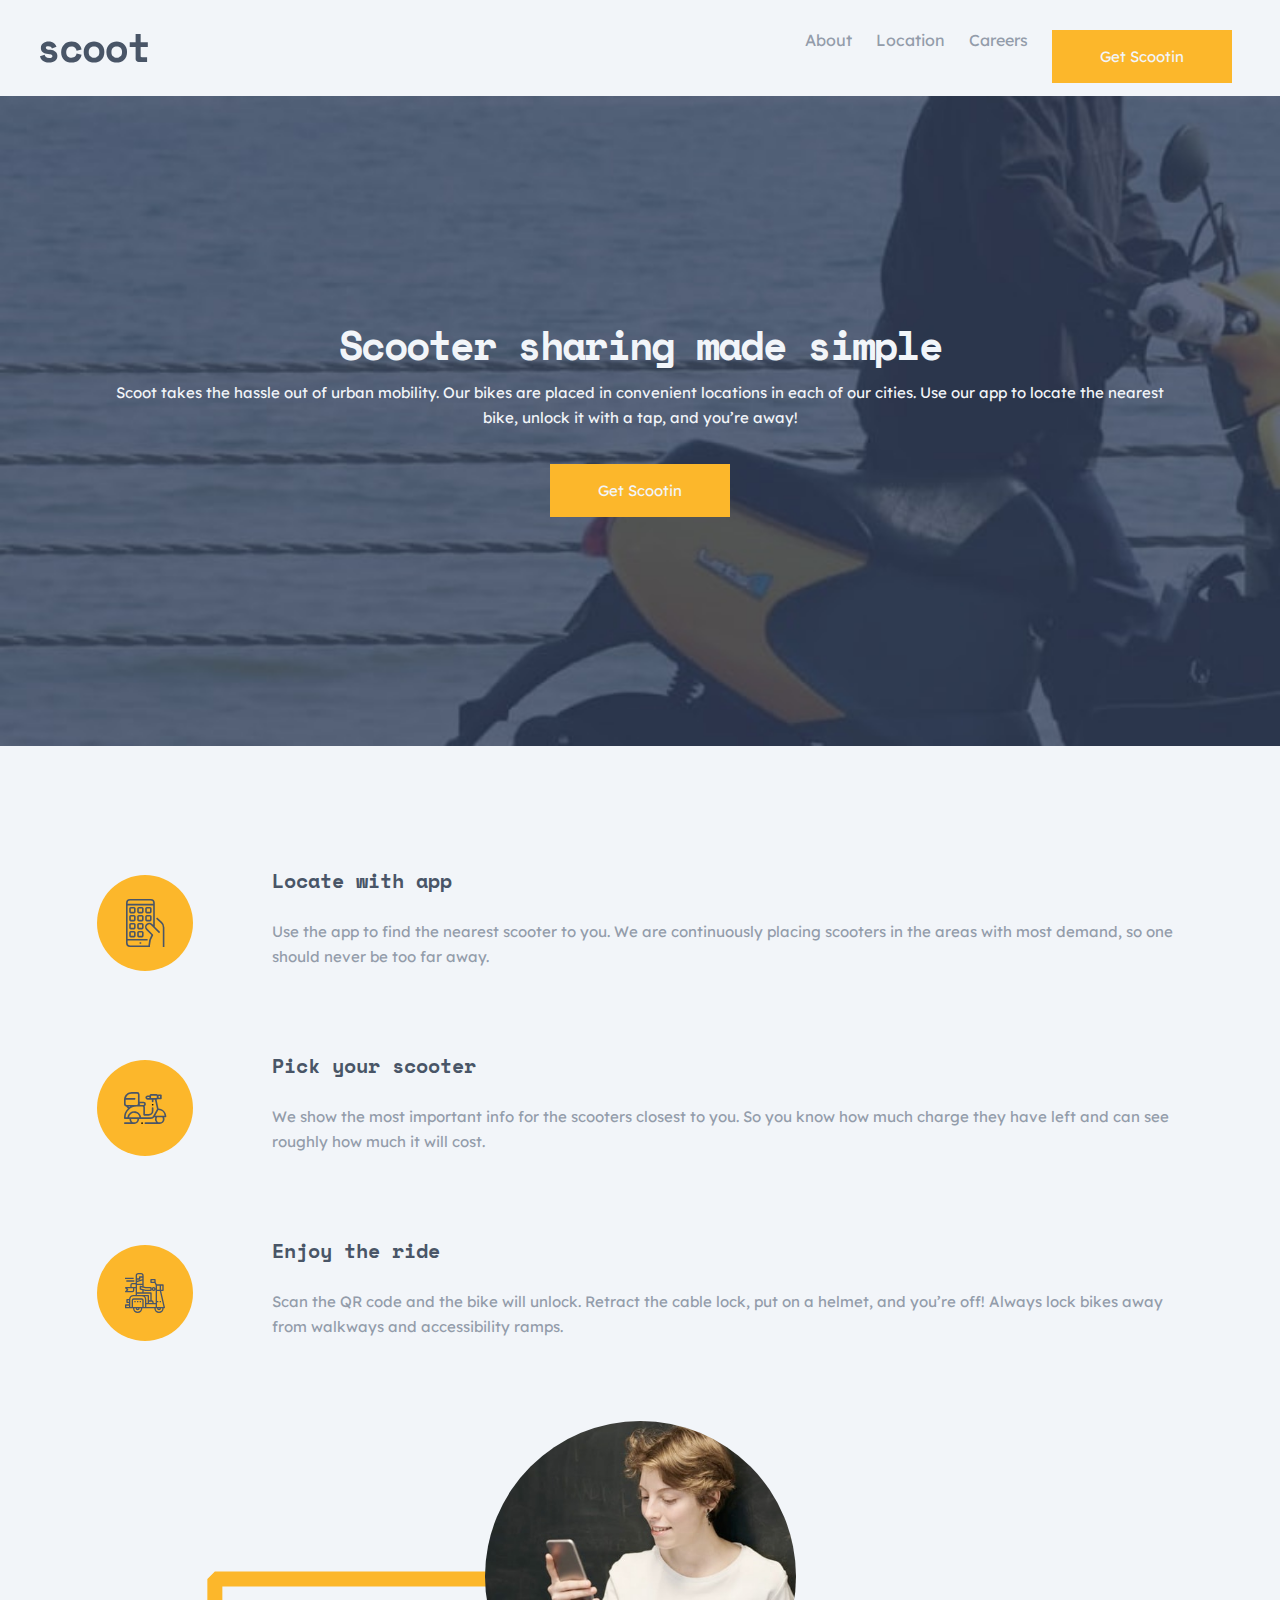
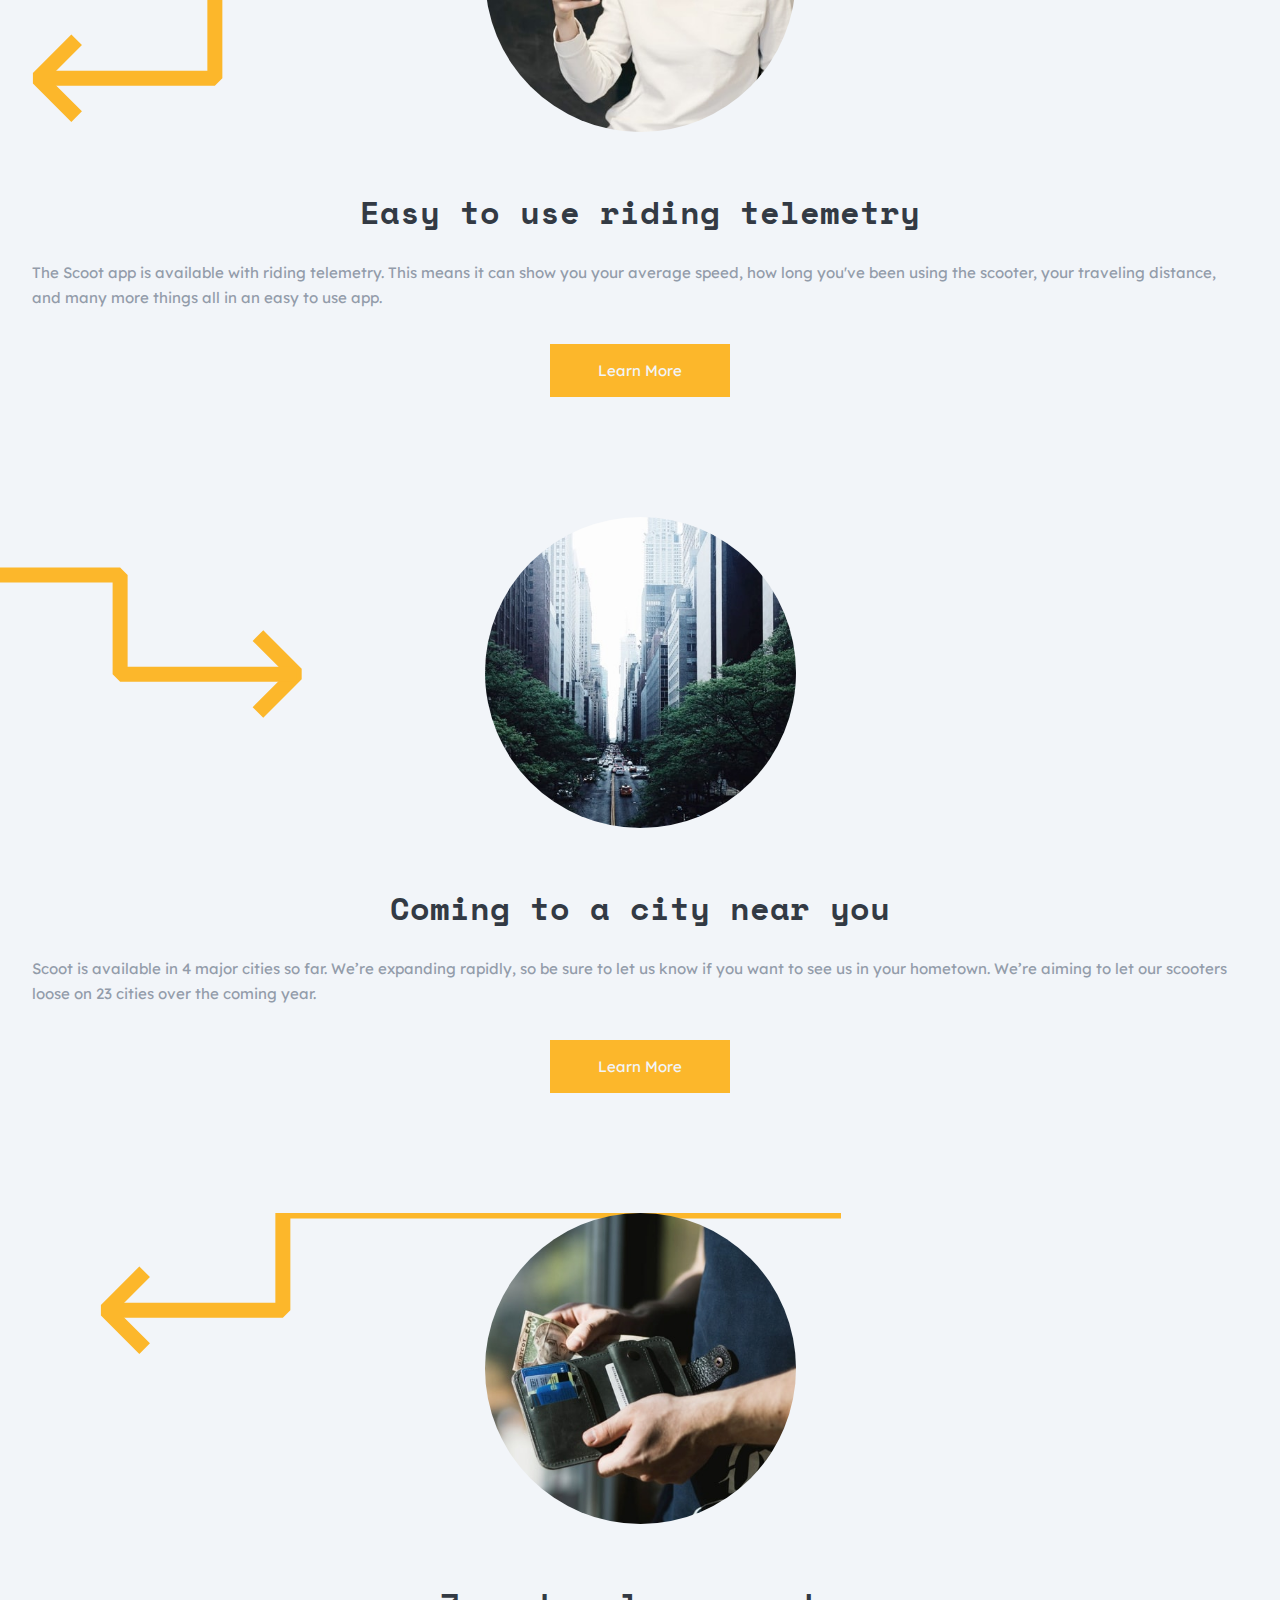
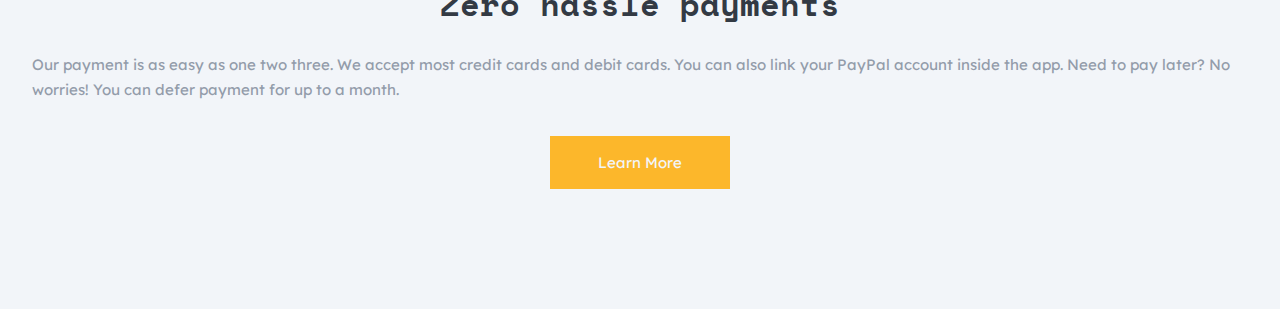
==== commit 065ef730: "WebCompleta" ====
--- a/index.html
+++ b/index.html
@@ -16,7 +16,7 @@
     <header class="header">
       <div class="top-bar">
         <img
-          id="menu-icon"
+          id="hamburger"
           class="hamburger"
           src="./assets/icons/hamburger.svg"
           alt="hamburguer icon"
@@ -29,13 +29,13 @@
             <a class="menu-link" href="#">About</a>
           </li>
           <li class="menu-item">
-            <a class="menu-link" href="./html/location.html">Location</a>
+            <a class="menu-link" href="#">Location</a>
           </li>
           <li class="menu-item">
             <a class="menu-link" href="#">Careers</a>
           </li>
-          <li class="menu-item menu-item-last button">
-            <a class="menu-link" href="#">Get Scootin</a>
+          <li class="button-menu button">
+            <a href="#">Get Scootin</a>
           </li>
         </ul>
       </nav>
@@ -53,32 +53,74 @@
       <section>
         <div class="card-instruction">
           <img class="iconoS" src="./assets/icons/locate.svg" alt="locate" />
-          <span class="title-h4">Locate with app</span>
-          <span class="textMgrey"
-            >Use the app to find the nearest scooter to you. We are continuously
-            placing scooters in the areas with most demand, so one should never
-            be too far away.
-          </span>
+          <div class="instruction-text">
+            <span class="title-h4">Locate with app</span>
+            <span class="textMgrey"
+              >Use the app to find the nearest scooter to you. We are
+              continuously placing scooters in the areas with most demand, so
+              one should never be too far away.
+            </span>
+          </div>
         </div>
         <div class="card-instruction">
           <img class="iconoS" src="./assets/icons/scooter.svg" alt="scooter" />
-          <span class="title-h4">Pick your scooter</span>
-          <span class="textMgrey"
-            >We show the most important info for the scooters closest to you. So
-            you know how much charge they have left and can see roughly how much
-            it will cost.
-          </span>
+          <div class="instruction-text">
+            <span class="title-h4">Pick your scooter</span>
+            <span class="textMgrey"
+              >We show the most important info for the scooters closest to you.
+              So you know how much charge they have left and can see roughly how
+              much it will cost.
+            </span>
+          </div>
         </div>
         <div class="card-instruction">
           <img class="iconoS" src="./assets/icons/ride.svg" alt="ride" />
-          <span class="title-h4">Enjoy the ride</span>
-          <span class="textMgrey"
-            >Scan the QR code and the bike will unlock. Retract the cable lock,
-            put on a helmet, and you’re off! Always lock bikes away from
-            walkways and accessibility ramps.
+          <div class="instruction-text">
+            <span class="title-h4">Enjoy the ride</span>
+            <span class="textMgrey"
+              >Scan the QR code and the bike will unlock. Retract the cable
+              lock, put on a helmet, and you’re off! Always lock bikes away from
+              walkways and accessibility ramps.
+            </span>
+          </div>
+        </div>
+      </section>
+      <section>
+        <div class="arrowDownLeft">
+          <img class="img-redonda" src="./assets/images/telemetry.jpg" alt="" />
+          <span class="title-h2">Easy to use riding telemetry</span>
+          <span class="textMgrey">
+            The Scoot app is available with riding telemetry. This means it can
+            show you your average speed, how long you've been using the scooter,
+            your traveling distance, and many more things all in an easy to use
+            app.
           </span>
+          <button class="button">Learn More</button>
+        </div>
+        <div class="arrowUpRigth">
+          <img class="img-redonda" src="./assets/images/near-you.jpg" alt="" />
+          <span class="title-h2">Coming to a city near you</span>
+          <span class="textMgrey">
+            Scoot is available in 4 major cities so far. We’re expanding
+            rapidly, so be sure to let us know if you want to see us in your
+            hometown. We’re aiming to let our scooters loose on 23 cities over
+            the coming year.
+          </span>
+          <button class="button">Learn More</button>
+        </div>
+        <div class="arrowUpLeft">
+          <img class="img-redonda" src="./assets/images/payments.jpg" alt="" />
+          <span class="title-h2">Zero hassle payments</span>
+          <span class="textMgrey">
+            Our payment is as easy as one two three. We accept most credit cards
+            and debit cards. You can also link your PayPal account inside the
+            app. Need to pay later? No worries! You can defer payment for up to
+            a month.
+          </span>
+          <button class="button">Learn More</button>
         </div>
       </section>
     </main>
+    <script src="./js/scripts.js"></script>
   </body>
 </html>
--- a/css/styles.css
+++ b/css/styles.css
@@ -32,7 +32,7 @@
 --snow: #F2F5F9;
 --Light-Yellow: #FFF4DF;
 
---soace-mono:'Space mono', monospace;
+--space-mono:'Space mono', monospace;
 --lexend-deca: 'Lexend deca', 'sans-serif';
 
 --h1-mobile:40px;
@@ -55,7 +55,36 @@
 
 
 }
-
+.menu{
+  position: absolute;
+  top: 64px;
+  display: flex;
+  flex-direction: column;
+  gap: 24px;
+  padding: 64px 32px 24px;
+  width: 256px;
+  height: calc(100vh - 64px);
+  background-color:var(--Blue-Dark);
+  color: var(--snow);
+  translate: -100%;
+  transition: translate 0.3s;
+  z-index: 10;
+}
+@media screen and (width >=768px){
+  .menu{
+    flex-direction: row;
+    justify-content: center;
+    translate: 0;
+    background-color:transparent;
+    top: -34px;
+    color: var(--Dim-Grey);
+    width: 523px;
+    right: 0;
+  }
+}
+.menu-show{ 
+translate:0;
+}
 .header{
   position: relative;
 }
@@ -65,14 +94,26 @@
   justify-content: center;
   height:64px ;
 }
-.menu{
-  display: none;
+@media screen and (width >=768px){
+  .top-bar{
+    flex-direction: row;
+    justify-content: flex-start;
+    align-items: center;
+    height: 96px;
+    padding-inline: 40px;
+  }
 }
 .hamburger{
   position: absolute;
   left: 32px;
   top: 24px;
 }
+@media screen and (width >=768px){
+  .hamburger{
+    display: none;
+  }
+}
+
 .banner{
   display: flex;
   position: relative;
@@ -81,18 +122,30 @@
   justify-content: center;
   height: 650px;
   background-image: url(../assets/images/home-hero-mobile.jpg);
-  padding-inline: 32px;
-  margin-bottom: 120px;
-}
-
+  background-size: 100%;
+  padding-inline: 32px;
+  margin-bottom: 120px;
+}
+@media screen and (width >=768px){
+  .banner{
+    background-image: url(../assets/images/home-hero-tablet.jpg);
+    background-repeat: no-repeat;
+    padding-inline: 97px;
+  }
+  .banner:after{
+    content: "";
+  }
+}
 .main-title{
+  margin: 0;
   font-size: var(--h1-mobile);
-  font-family:var(--soace-mono);
+  font-family:var(--space-mono);
 line-height: var(--line-height-xl);
 color: var(--snow);
 text-align: center;
 letter-spacing: var(--letter-spacing-s);
 }
+
 .textM{
   font-size: var(--text-m);
   text-align: center;
@@ -102,16 +155,28 @@
 }
 .button{
   background-color: var(--yellow);
-  width:180px ;
+  width:180px;
   height: 53px;
   font-family: var(--lexend-deca);
   font-size: var(--text-m);
   border: none;
   color: var(--snow);
 }
+.button-menu{
+  display: flex;
+  width:180px;
+  align-items: center;
+  justify-content: center;
+  margin-top: auto;
+}
+@media screen and (width >=768px){
+  .button-menu{
+    margin-top: 0;
+  }
+}
 .title-h4{
   font-size: var(--h4-mobile);
-  font-family: var(--soace-mono);
+  font-family: var(--space-mono);
   font-weight: var(--font-weigth-bold);
   margin-bottom: var(--margin-bottom-s);
   color: var(--Dark-Navy);
@@ -124,9 +189,34 @@
   align-items: center;
   margin-bottom: var(--margin-bottom-l);
 }
+@media screen and (width >=768px){
+  .card-instruction{
+    flex-direction: row;
+    gap: 79px;
+    padding-inline: 97px;
+  }
+}
+.instruction-text{
+  display: flex;
+  flex-direction: column;
+  align-items: center;
+  
+}
+@media screen and (width >=768px){
+  .instruction-text{
+      text-align: left;
+      align-items: start;
+  }
+}
+
 .iconoS{
 width:56px ;
 margin-bottom: var(--margin-bottom-s);
+}
+@media screen and (width >=768px){
+  .iconoS{
+    width: 96px;
+  }
 }
 .textMgrey{
  font-size: var(--text-m); 
@@ -134,4 +224,53 @@
  line-height: var(--line-height-m);
   margin-bottom: var(--margin-bottom-m);
   text-align: center;
+}
+@media screen and (width >=768px){
+  .textMgrey{
+    text-align: left;
+  }
+}
+.img-redonda{
+  position: relative;
+  width: 311px;
+  border-radius: 160px;
+  margin-bottom: 56px;
+}
+.arrowDownLeft{
+  display: flex;
+  flex-direction: column;
+  align-items: center;
+  padding-inline: 32px;
+  background-image: url(../assets/patterns/left-downward-arrow.svg);
+  background-repeat: no-repeat;
+  background-position: 32px 150px;
+  margin-bottom: 120px;
+}
+.arrowUpRigth{
+  display: flex;
+  flex-direction: column;
+  align-items: center;
+  padding-inline: 32px;
+  background-image: url(../assets/patterns/right-arrow.svg);
+  background-repeat: no-repeat;
+  background-position: -150px 50px;
+  margin-bottom: 120px;
+}
+.arrowUpLeft{
+  display: flex;
+  flex-direction: column;
+  align-items: center;
+  padding-inline: 32px;
+  background-image: url(../assets/patterns/left-downward-arrow.svg);
+  background-repeat: no-repeat;
+  background-position: 100px -10px;
+  margin-bottom: 120px;
+}
+.title-h2{
+  font-size: var(--h2--mobile);
+  font-family: var(--space-mono);
+  color: var(--Blue-Dark);
+  font-weight: var(--font-weigth-bold);
+  text-align: center;
+  margin-bottom: var(--margin-bottom-s);
 }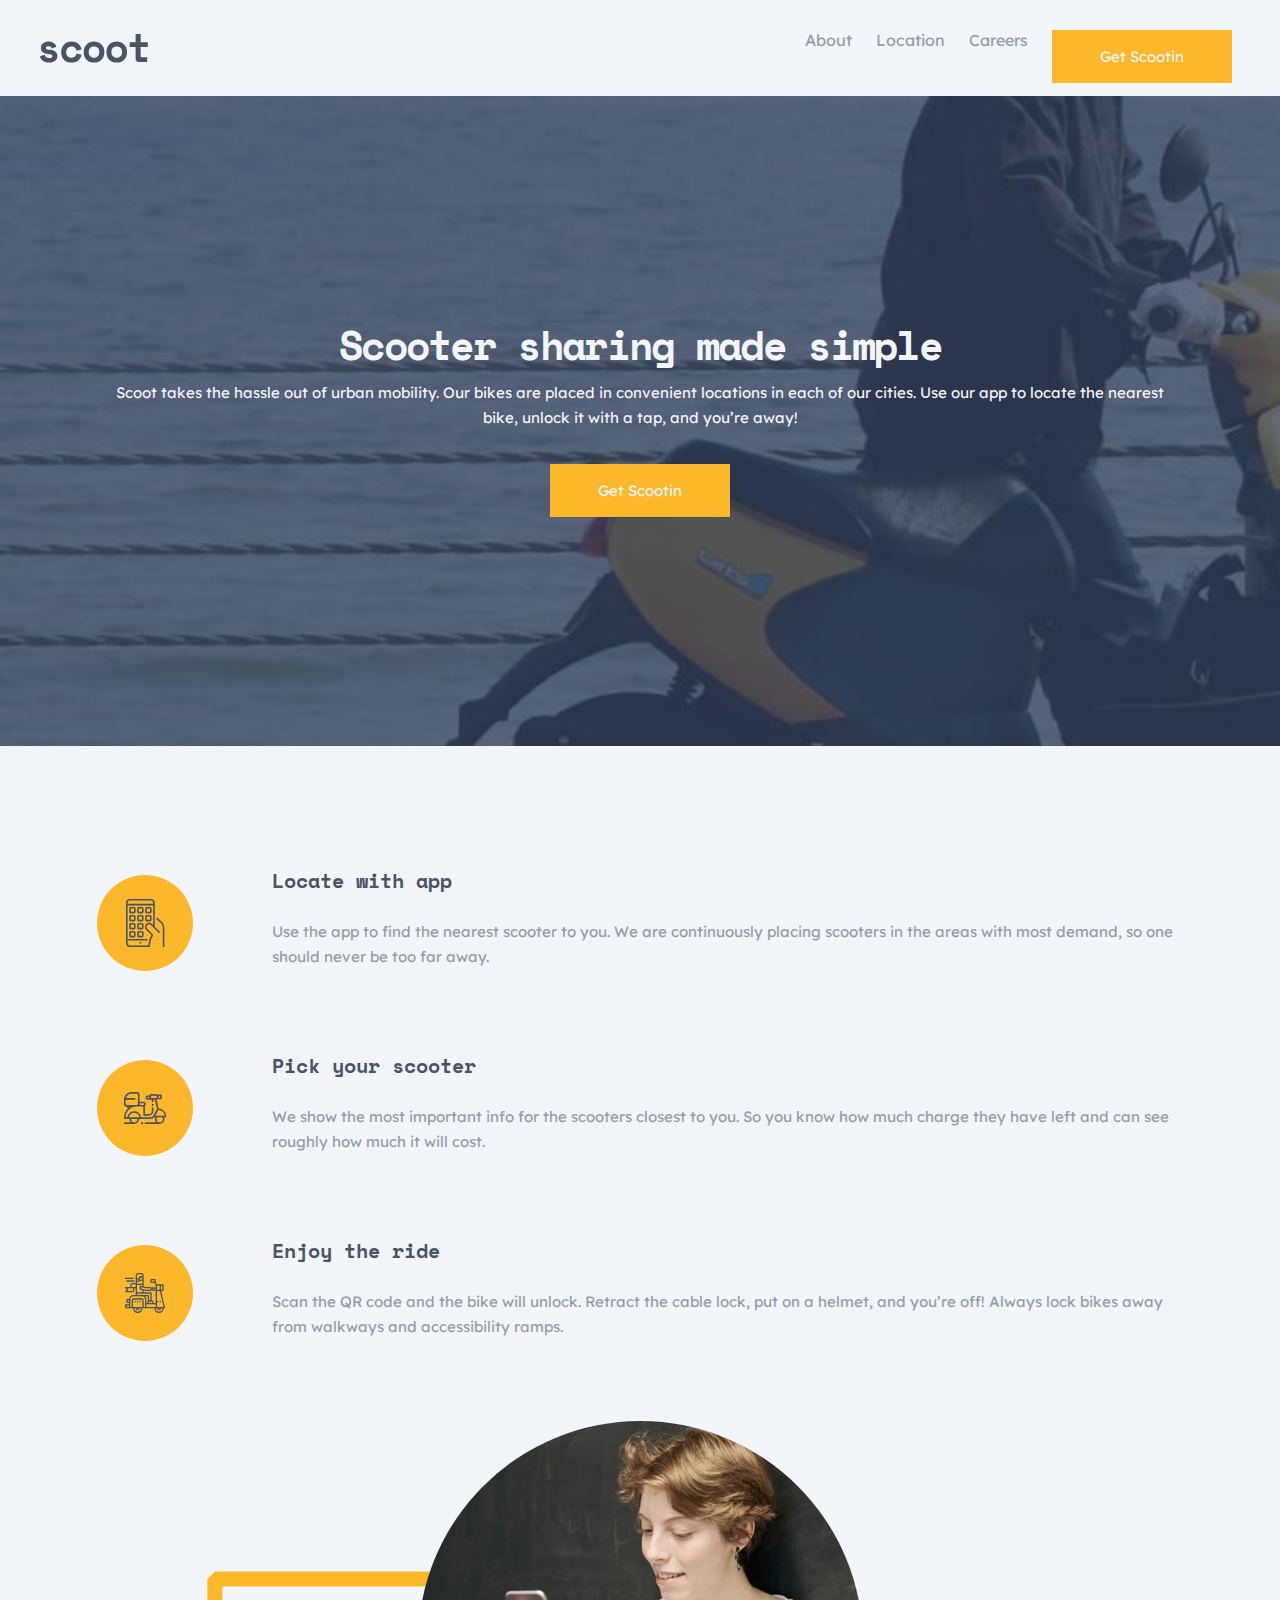
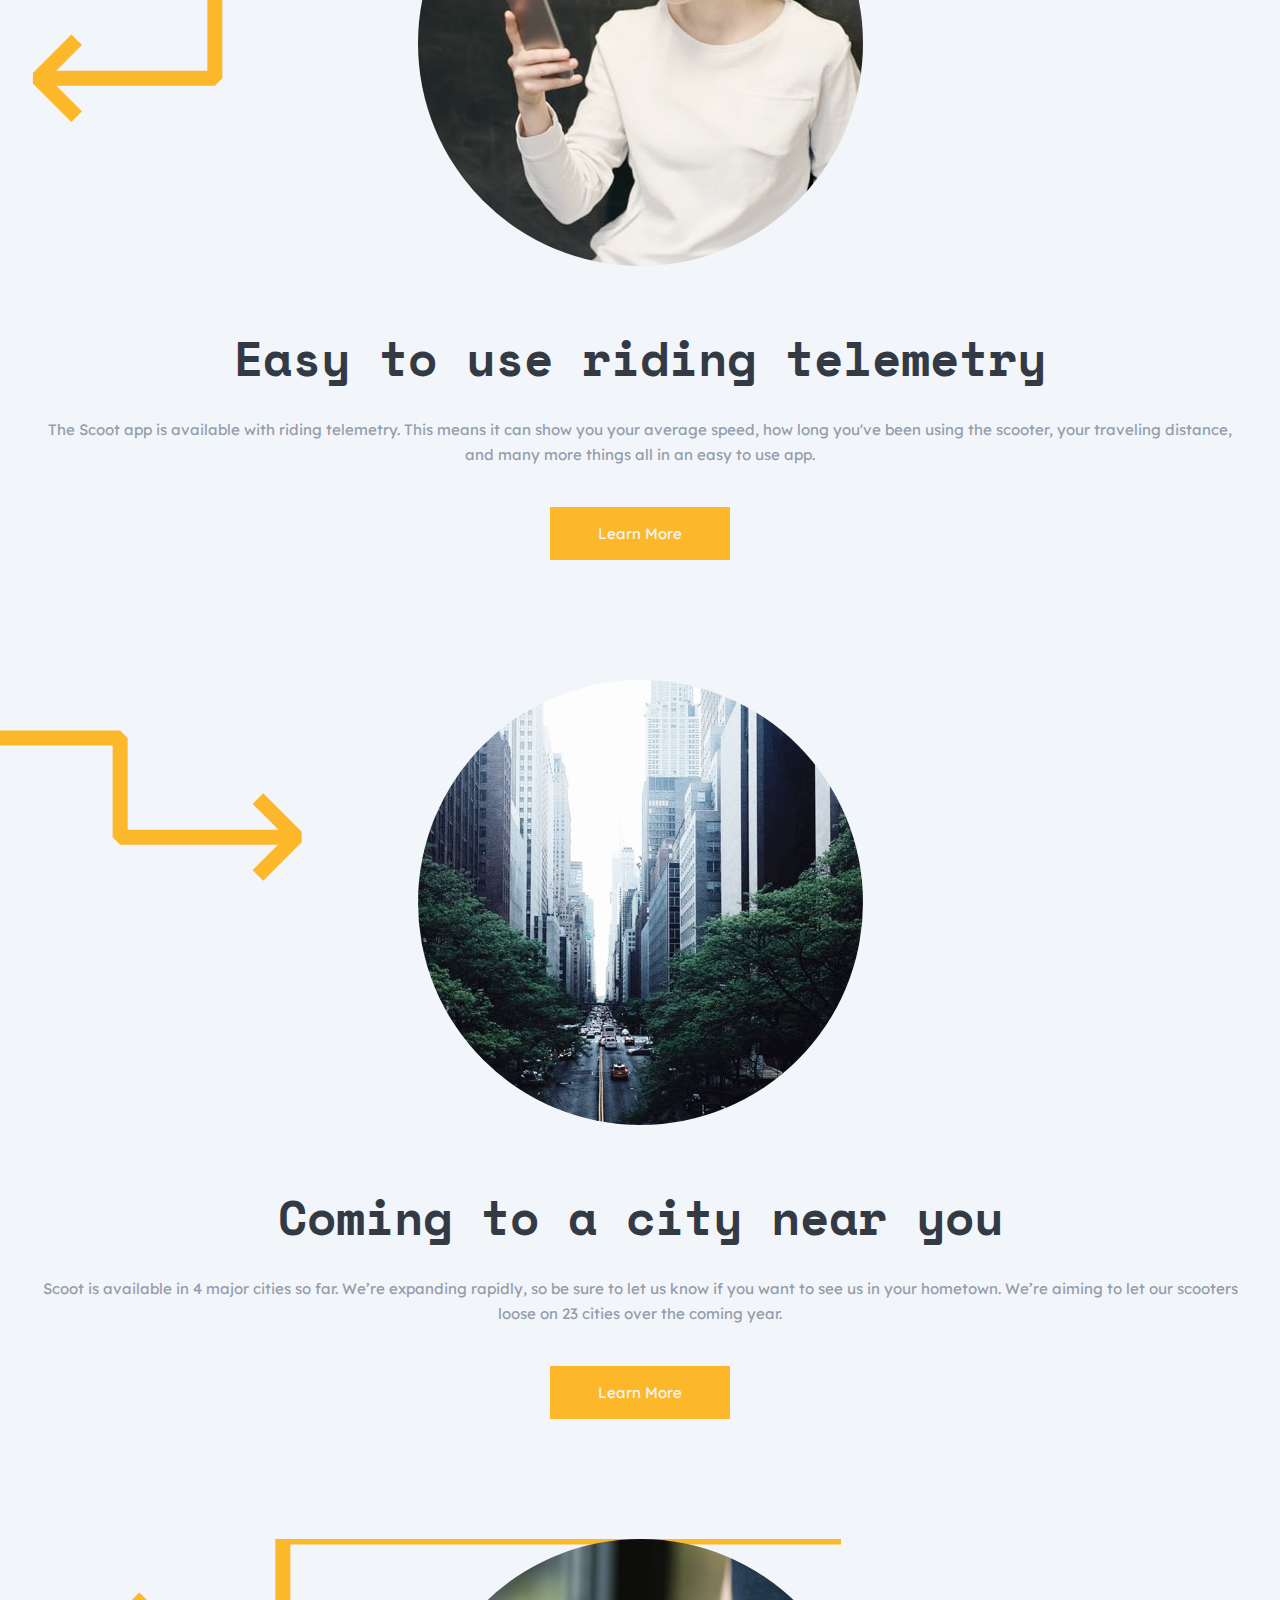
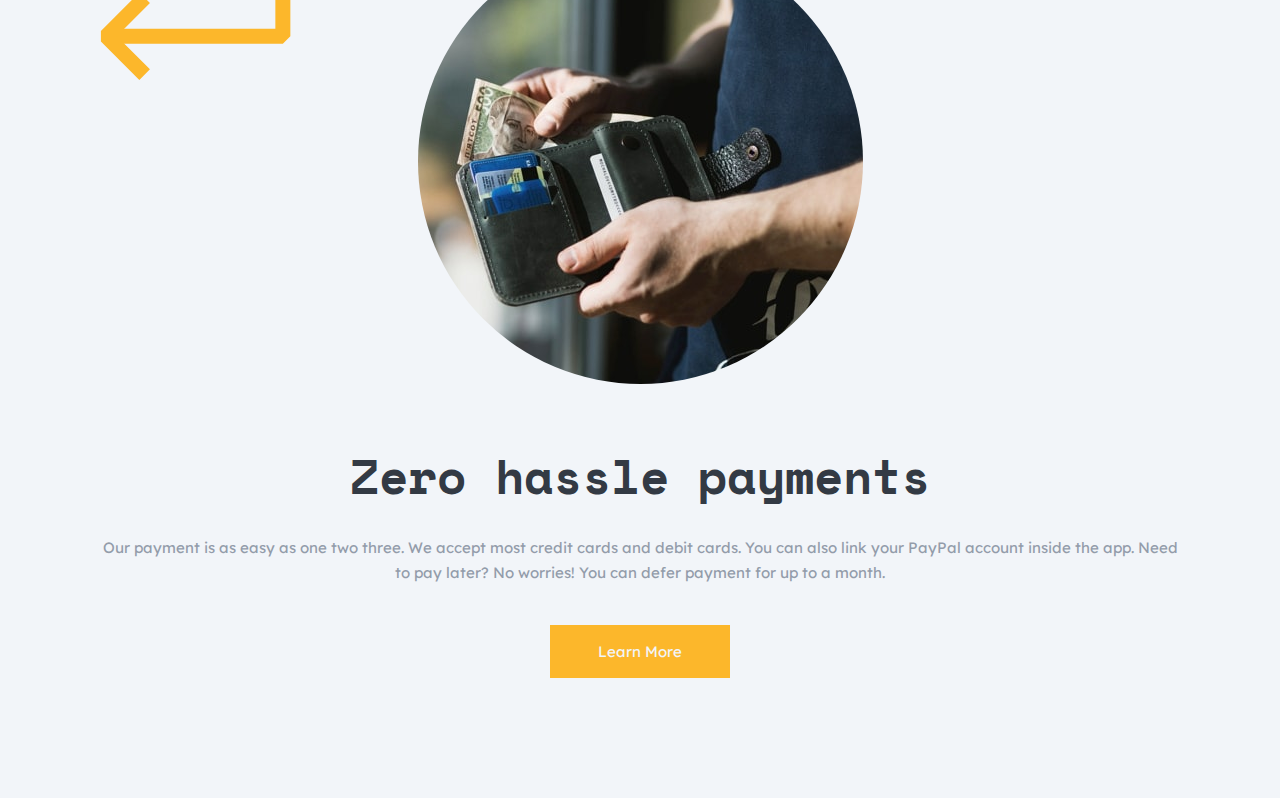
==== commit 79e36fc5: "WebCompleta" ====
--- a/index.html
+++ b/index.html
@@ -89,7 +89,7 @@
         <div class="arrowDownLeft">
           <img class="img-redonda" src="./assets/images/telemetry.jpg" alt="" />
           <span class="title-h2">Easy to use riding telemetry</span>
-          <span class="textMgrey">
+          <span class="textL">
             The Scoot app is available with riding telemetry. This means it can
             show you your average speed, how long you've been using the scooter,
             your traveling distance, and many more things all in an easy to use
@@ -100,7 +100,7 @@
         <div class="arrowUpRigth">
           <img class="img-redonda" src="./assets/images/near-you.jpg" alt="" />
           <span class="title-h2">Coming to a city near you</span>
-          <span class="textMgrey">
+          <span class="textL">
             Scoot is available in 4 major cities so far. We’re expanding
             rapidly, so be sure to let us know if you want to see us in your
             hometown. We’re aiming to let our scooters loose on 23 cities over
@@ -111,7 +111,7 @@
         <div class="arrowUpLeft">
           <img class="img-redonda" src="./assets/images/payments.jpg" alt="" />
           <span class="title-h2">Zero hassle payments</span>
-          <span class="textMgrey">
+          <span class="textL">
             Our payment is as easy as one two three. We accept most credit cards
             and debit cards. You can also link your PayPal account inside the
             app. Need to pay later? No worries! You can defer payment for up to
--- a/css/styles.css
+++ b/css/styles.css
@@ -37,6 +37,7 @@
 
 --h1-mobile:40px;
 --h2--mobile:32px;
+--h2--tablet:48px;
 --h3-mobile:24px;
 --h4-mobile:20px;
 
@@ -236,6 +237,12 @@
   border-radius: 160px;
   margin-bottom: 56px;
 }
+@media screen and (width >=768px){
+  .img-redonda{
+    width: 445px;
+    border-radius: 225px;
+  }
+}
 .arrowDownLeft{
   display: flex;
   flex-direction: column;
@@ -265,6 +272,11 @@
   background-repeat: no-repeat;
   background-position: 100px -10px;
   margin-bottom: 120px;
+}
+@media screen and (width >=768px){
+  .arrowUpLeft{
+    padding-inline:97px ;
+  }
 }
 .title-h2{
   font-size: var(--h2--mobile);
@@ -273,4 +285,16 @@
   font-weight: var(--font-weigth-bold);
   text-align: center;
   margin-bottom: var(--margin-bottom-s);
+}
+@media screen and (width >=768px){
+  .title-h2{
+    font-size: var(--h2--tablet);
+  }
+}
+.textL{
+  text-align: center;
+  font-size:15px;
+  color: var(--Dim-Grey);
+  margin-bottom: 40px;
+  line-height: 25px;
 }